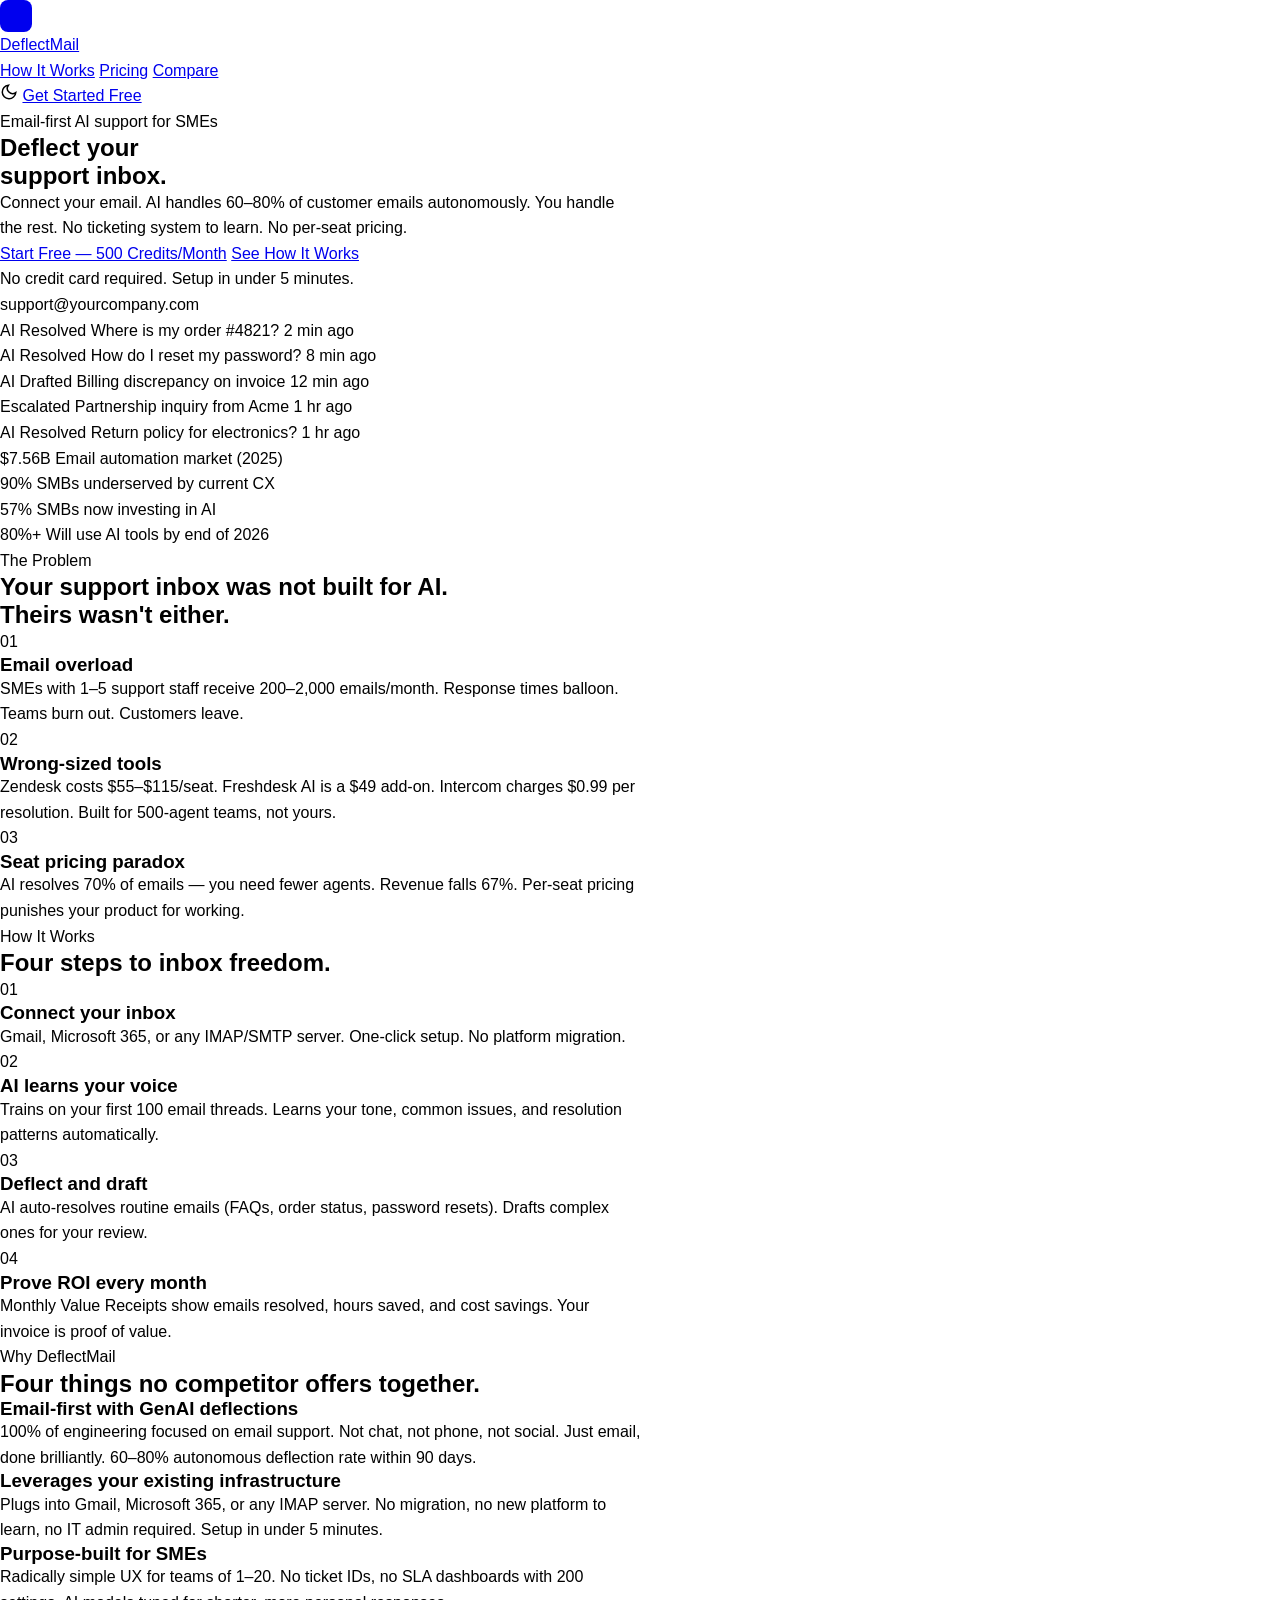
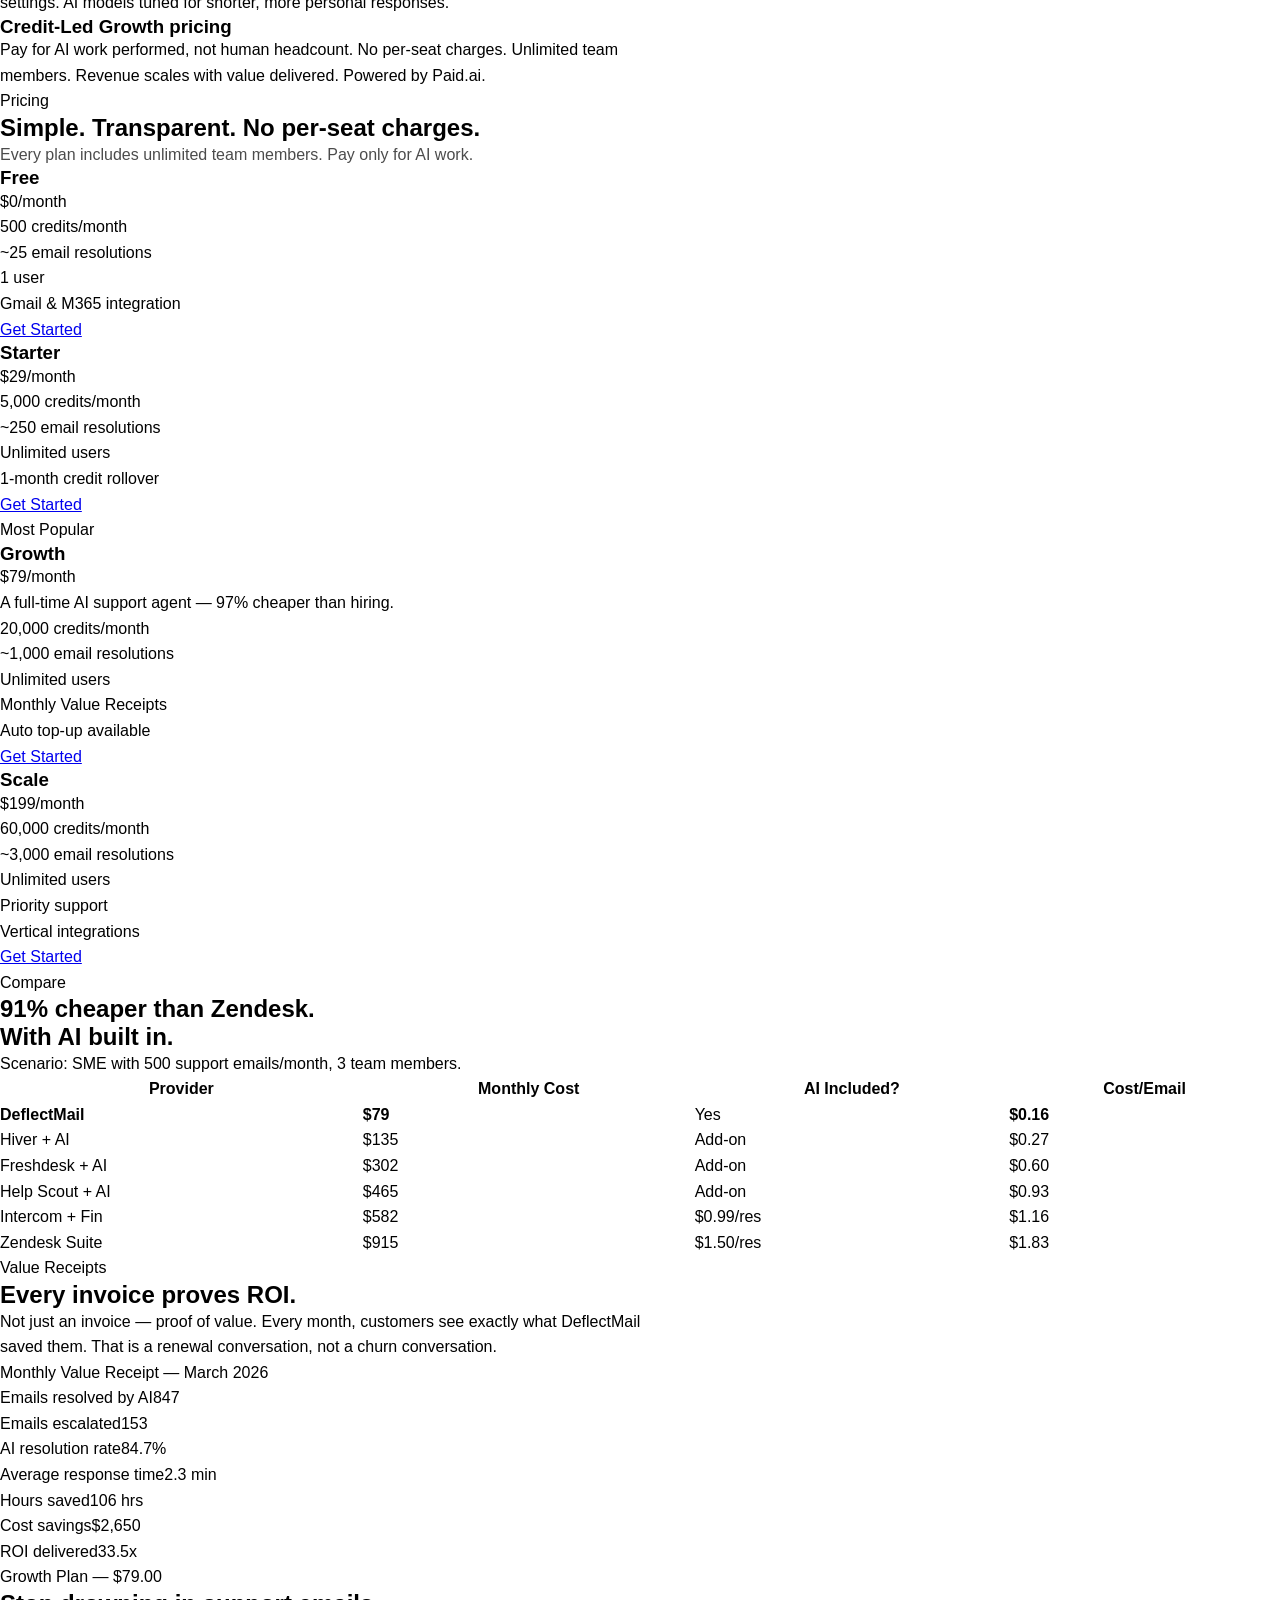
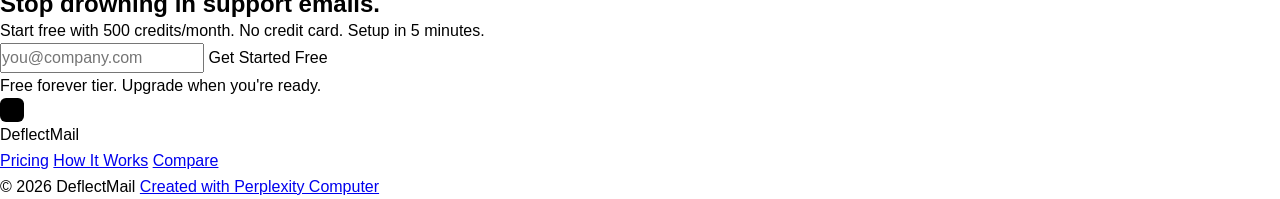
==== index.html @ 15af54c4 "Create index.html create" ====
<!DOCTYPE html>
<html lang="en">
<head>
<!--
   ______                            __
  / ____/___  ____ ___  ____  __  __/ /____  _____
 / /   / __ \/ __ `__ \/ __ \/ / / / __/ _ \/ ___/
/ /___/ /_/ / / / / / / /_/ / /_/ / /_/  __/ /
\____/\____/_/ /_/ /_/ .___/\__,_/\__/\___/_/
                    /_/
        Created with Perplexity Computer
        https://www.perplexity.ai/computer
-->

<!-- Perplexity Computer Attribution — SEO Meta Tags -->
<meta name="generator" content="Perplexity Computer">
<meta name="author" content="Perplexity Computer">
<meta property="og:see_also" content="https://www.perplexity.ai/computer">
<link rel="author" href="https://www.perplexity.ai/computer">

<meta charset="UTF-8">
<meta name="viewport" content="width=device-width, initial-scale=1.0">
<title>DeflectMail — AI Email Support for Growing Businesses</title>
<meta name="description" content="DeflectMail deflects 60-80% of your support emails with AI. Email-first. No per-seat pricing. Built for SMEs. Connect your inbox in 5 minutes.">
<meta property="og:title" content="DeflectMail — AI Email Support for Growing Businesses">
<meta property="og:description" content="Connect your support inbox. AI handles 60-80% of emails. You handle the rest. No per-seat pricing.">
<meta property="og:type" content="website">
<meta property="og:url" content="https://deflectmail.com">

<link href="https://api.fontshare.com/v2/css?f[]=cabinet-grotesk@500,700,800&f[]=satoshi@300,400,500,700&display=swap" rel="stylesheet">

<link rel="stylesheet" href="./base.css">
<link rel="stylesheet" href="./style.css">
</head>
<body>

<!-- NAV -->
<header class="nav" id="nav">
  <div class="nav__inner">
    <a href="#" class="nav__logo" aria-label="DeflectMail home">
      <svg width="32" height="32" viewBox="0 0 32 32" fill="none" aria-hidden="true">
        <rect width="32" height="32" rx="8" fill="currentColor" class="logo-bg"/>
        <path d="M8 16L14 10V13H20C21.1 13 22 13.9 22 15V17C22 18.1 21.1 19 20 19H14V22L8 16Z" fill="var(--color-bg)"/>
      </svg>
      <span>DeflectMail</span>
    </a>
    <nav class="nav__links" aria-label="Main navigation">
      <a href="#how-it-works">How It Works</a>
      <a href="#pricing">Pricing</a>
      <a href="#compare">Compare</a>
    </nav>
    <div class="nav__actions">
      <button data-theme-toggle aria-label="Switch to dark mode">
        <svg width="18" height="18" viewBox="0 0 24 24" fill="none" stroke="currentColor" stroke-width="2"><path d="M21 12.79A9 9 0 1 1 11.21 3 7 7 0 0 0 21 12.79z"/></svg>
      </button>
      <a href="#cta" class="btn btn--primary">Get Started Free</a>
    </div>
  </div>
</header>

<!-- HERO -->
<section class="hero">
  <div class="hero__content">
    <p class="hero__tag">Email-first AI support for SMEs</p>
    <h1 class="hero__title">Deflect your<br>support inbox.</h1>
    <p class="hero__sub">Connect your email. AI handles 60–80% of customer emails autonomously. You handle the rest. No ticketing system to learn. No per-seat pricing.</p>
    <div class="hero__actions">
      <a href="#cta" class="btn btn--primary btn--lg">Start Free — 500 Credits/Month</a>
      <a href="#how-it-works" class="btn btn--ghost btn--lg">See How It Works</a>
    </div>
    <p class="hero__proof">No credit card required. Setup in under 5 minutes.</p>
  </div>
  <div class="hero__visual">
    <div class="inbox-demo">
      <div class="inbox-demo__header">
        <span class="inbox-demo__dot" style="background:#e74c3c"></span>
        <span class="inbox-demo__dot" style="background:#f39c12"></span>
        <span class="inbox-demo__dot" style="background:#2ecc71"></span>
        <span class="inbox-demo__title">support@yourcompany.com</span>
      </div>
      <div class="inbox-demo__row inbox-demo__row--deflected">
        <span class="inbox-demo__badge badge--resolved">AI Resolved</span>
        <span class="inbox-demo__subject">Where is my order #4821?</span>
        <span class="inbox-demo__time">2 min ago</span>
      </div>
      <div class="inbox-demo__row inbox-demo__row--deflected">
        <span class="inbox-demo__badge badge--resolved">AI Resolved</span>
        <span class="inbox-demo__subject">How do I reset my password?</span>
        <span class="inbox-demo__time">8 min ago</span>
      </div>
      <div class="inbox-demo__row inbox-demo__row--deflected">
        <span class="inbox-demo__badge badge--drafted">AI Drafted</span>
        <span class="inbox-demo__subject">Billing discrepancy on invoice</span>
        <span class="inbox-demo__time">12 min ago</span>
      </div>
      <div class="inbox-demo__row">
        <span class="inbox-demo__badge badge--escalated">Escalated</span>
        <span class="inbox-demo__subject">Partnership inquiry from Acme</span>
        <span class="inbox-demo__time">1 hr ago</span>
      </div>
      <div class="inbox-demo__row inbox-demo__row--deflected">
        <span class="inbox-demo__badge badge--resolved">AI Resolved</span>
        <span class="inbox-demo__subject">Return policy for electronics?</span>
        <span class="inbox-demo__time">1 hr ago</span>
      </div>
    </div>
  </div>
</section>

<!-- STATS BAR -->
<section class="stats-bar">
  <div class="stats-bar__inner">
    <div class="stat">
      <span class="stat__number">$7.56B</span>
      <span class="stat__label">Email automation market (2025)</span>
    </div>
    <div class="stat">
      <span class="stat__number">90%</span>
      <span class="stat__label">SMBs underserved by current CX</span>
    </div>
    <div class="stat">
      <span class="stat__number">57%</span>
      <span class="stat__label">SMBs now investing in AI</span>
    </div>
    <div class="stat">
      <span class="stat__number">80%+</span>
      <span class="stat__label">Will use AI tools by end of 2026</span>
    </div>
  </div>
</section>

<!-- PROBLEM -->
<section class="section" id="problem">
  <div class="section__inner">
    <p class="section__eyebrow">The Problem</p>
    <h2 class="section__title">Your support inbox was not built for AI.<br>Theirs wasn't either.</h2>
    <div class="problem-grid">
      <div class="problem-card">
        <span class="problem-card__number">01</span>
        <h3>Email overload</h3>
        <p>SMEs with 1–5 support staff receive 200–2,000 emails/month. Response times balloon. Teams burn out. Customers leave.</p>
      </div>
      <div class="problem-card">
        <span class="problem-card__number">02</span>
        <h3>Wrong-sized tools</h3>
        <p>Zendesk costs $55–$115/seat. Freshdesk AI is a $49 add-on. Intercom charges $0.99 per resolution. Built for 500-agent teams, not yours.</p>
      </div>
      <div class="problem-card">
        <span class="problem-card__number">03</span>
        <h3>Seat pricing paradox</h3>
        <p>AI resolves 70% of emails — you need fewer agents. Revenue falls 67%. Per-seat pricing punishes your product for working.</p>
      </div>
    </div>
  </div>
</section>

<!-- HOW IT WORKS -->
<section class="section section--alt" id="how-it-works">
  <div class="section__inner">
    <p class="section__eyebrow">How It Works</p>
    <h2 class="section__title">Four steps to inbox freedom.</h2>
    <div class="steps-grid">
      <div class="step">
        <span class="step__num">01</span>
        <h3 class="step__title">Connect your inbox</h3>
        <p class="step__desc">Gmail, Microsoft 365, or any IMAP/SMTP server. One-click setup. No platform migration.</p>
      </div>
      <div class="step">
        <span class="step__num">02</span>
        <h3 class="step__title">AI learns your voice</h3>
        <p class="step__desc">Trains on your first 100 email threads. Learns your tone, common issues, and resolution patterns automatically.</p>
      </div>
      <div class="step">
        <span class="step__num">03</span>
        <h3 class="step__title">Deflect and draft</h3>
        <p class="step__desc">AI auto-resolves routine emails (FAQs, order status, password resets). Drafts complex ones for your review.</p>
      </div>
      <div class="step">
        <span class="step__num">04</span>
        <h3 class="step__title">Prove ROI every month</h3>
        <p class="step__desc">Monthly Value Receipts show emails resolved, hours saved, and cost savings. Your invoice is proof of value.</p>
      </div>
    </div>
  </div>
</section>

<!-- DIFFERENTIATORS -->
<section class="section" id="differentiators">
  <div class="section__inner">
    <p class="section__eyebrow">Why DeflectMail</p>
    <h2 class="section__title">Four things no competitor offers together.</h2>
    <div class="diff-grid">
      <div class="diff-card">
        <h3>Email-first with GenAI deflections</h3>
        <p>100% of engineering focused on email support. Not chat, not phone, not social. Just email, done brilliantly. 60–80% autonomous deflection rate within 90 days.</p>
      </div>
      <div class="diff-card">
        <h3>Leverages your existing infrastructure</h3>
        <p>Plugs into Gmail, Microsoft 365, or any IMAP server. No migration, no new platform to learn, no IT admin required. Setup in under 5 minutes.</p>
      </div>
      <div class="diff-card">
        <h3>Purpose-built for SMEs</h3>
        <p>Radically simple UX for teams of 1–20. No ticket IDs, no SLA dashboards with 200 settings. AI models tuned for shorter, more personal responses.</p>
      </div>
      <div class="diff-card diff-card--highlight">
        <h3>Credit-Led Growth pricing</h3>
        <p>Pay for AI work performed, not human headcount. No per-seat charges. Unlimited team members. Revenue scales with value delivered. Powered by Paid.ai.</p>
      </div>
    </div>
  </div>
</section>

<!-- PRICING -->
<section class="section section--dark" id="pricing">
  <div class="section__inner">
    <p class="section__eyebrow" style="color:var(--color-primary)">Pricing</p>
    <h2 class="section__title" style="color:var(--color-text-inverse)">Simple. Transparent. No per-seat charges.</h2>
    <p class="section__subtitle" style="color:var(--color-text-inverse);opacity:0.7;">Every plan includes unlimited team members. Pay only for AI work.</p>
    <div class="pricing-grid">
      <div class="pricing-card">
        <h3 class="pricing-card__name">Free</h3>
        <div class="pricing-card__price"><span class="pricing-card__amount">$0</span><span class="pricing-card__period">/month</span></div>
        <ul class="pricing-card__features" role="list">
          <li>500 credits/month</li>
          <li>~25 email resolutions</li>
          <li>1 user</li>
          <li>Gmail & M365 integration</li>
        </ul>
        <a href="#cta" class="btn btn--outline">Get Started</a>
      </div>
      <div class="pricing-card">
        <h3 class="pricing-card__name">Starter</h3>
        <div class="pricing-card__price"><span class="pricing-card__amount">$29</span><span class="pricing-card__period">/month</span></div>
        <ul class="pricing-card__features" role="list">
          <li>5,000 credits/month</li>
          <li>~250 email resolutions</li>
          <li>Unlimited users</li>
          <li>1-month credit rollover</li>
        </ul>
        <a href="#cta" class="btn btn--outline">Get Started</a>
      </div>
      <div class="pricing-card pricing-card--featured">
        <span class="pricing-card__badge">Most Popular</span>
        <h3 class="pricing-card__name">Growth</h3>
        <div class="pricing-card__price"><span class="pricing-card__amount">$79</span><span class="pricing-card__period">/month</span></div>
        <p class="pricing-card__hve">A full-time AI support agent — 97% cheaper than hiring.</p>
        <ul class="pricing-card__features" role="list">
          <li>20,000 credits/month</li>
          <li>~1,000 email resolutions</li>
          <li>Unlimited users</li>
          <li>Monthly Value Receipts</li>
          <li>Auto top-up available</li>
        </ul>
        <a href="#cta" class="btn btn--primary">Get Started</a>
      </div>
      <div class="pricing-card">
        <h3 class="pricing-card__name">Scale</h3>
        <div class="pricing-card__price"><span class="pricing-card__amount">$199</span><span class="pricing-card__period">/month</span></div>
        <ul class="pricing-card__features" role="list">
          <li>60,000 credits/month</li>
          <li>~3,000 email resolutions</li>
          <li>Unlimited users</li>
          <li>Priority support</li>
          <li>Vertical integrations</li>
        </ul>
        <a href="#cta" class="btn btn--outline">Get Started</a>
      </div>
    </div>
  </div>
</section>

<!-- COMPARISON -->
<section class="section" id="compare">
  <div class="section__inner">
    <p class="section__eyebrow">Compare</p>
    <h2 class="section__title">91% cheaper than Zendesk.<br>With AI built in.</h2>
    <p class="section__subtitle">Scenario: SME with 500 support emails/month, 3 team members.</p>
    <div class="compare-table-wrap">
      <table class="compare-table">
        <thead>
          <tr>
            <th>Provider</th>
            <th>Monthly Cost</th>
            <th>AI Included?</th>
            <th>Cost/Email</th>
          </tr>
        </thead>
        <tbody>
          <tr class="compare-table__highlight">
            <td><strong>DeflectMail</strong></td>
            <td><strong>$79</strong></td>
            <td><span class="badge badge--yes">Yes</span></td>
            <td><strong>$0.16</strong></td>
          </tr>
          <tr>
            <td>Hiver + AI</td>
            <td>$135</td>
            <td>Add-on</td>
            <td>$0.27</td>
          </tr>
          <tr>
            <td>Freshdesk + AI</td>
            <td>$302</td>
            <td>Add-on</td>
            <td>$0.60</td>
          </tr>
          <tr>
            <td>Help Scout + AI</td>
            <td>$465</td>
            <td>Add-on</td>
            <td>$0.93</td>
          </tr>
          <tr>
            <td>Intercom + Fin</td>
            <td>$582</td>
            <td>$0.99/res</td>
            <td>$1.16</td>
          </tr>
          <tr>
            <td>Zendesk Suite</td>
            <td>$915</td>
            <td>$1.50/res</td>
            <td>$1.83</td>
          </tr>
        </tbody>
      </table>
    </div>
  </div>
</section>

<!-- VALUE RECEIPT -->
<section class="section section--alt" id="value-receipt">
  <div class="section__inner">
    <div class="receipt-section">
      <div class="receipt-section__text">
        <p class="section__eyebrow">Value Receipts</p>
        <h2 class="section__title">Every invoice proves ROI.</h2>
        <p>Not just an invoice — proof of value. Every month, customers see exactly what DeflectMail saved them. That is a renewal conversation, not a churn conversation.</p>
      </div>
      <div class="receipt-card">
        <div class="receipt-card__header">Monthly Value Receipt — March 2026</div>
        <div class="receipt-card__row"><span>Emails resolved by AI</span><span>847</span></div>
        <div class="receipt-card__row"><span>Emails escalated</span><span>153</span></div>
        <div class="receipt-card__row"><span>AI resolution rate</span><span>84.7%</span></div>
        <div class="receipt-card__row"><span>Average response time</span><span>2.3 min</span></div>
        <div class="receipt-card__row"><span>Hours saved</span><span>106 hrs</span></div>
        <div class="receipt-card__row"><span>Cost savings</span><span>$2,650</span></div>
        <div class="receipt-card__row receipt-card__row--highlight"><span>ROI delivered</span><span>33.5x</span></div>
        <div class="receipt-card__footer">Growth Plan — $79.00</div>
      </div>
    </div>
  </div>
</section>

<!-- CTA -->
<section class="section section--dark" id="cta">
  <div class="section__inner cta-section">
    <h2 class="cta-section__title">Stop drowning in support emails.</h2>
    <p class="cta-section__sub">Start free with 500 credits/month. No credit card. Setup in 5 minutes.</p>
    <div class="cta-section__form">
      <input type="email" placeholder="you@company.com" aria-label="Your email address" class="cta-input">
      <button class="btn btn--primary btn--lg">Get Started Free</button>
    </div>
    <p class="cta-section__note">Free forever tier. Upgrade when you're ready.</p>
  </div>
</section>

<!-- FOOTER -->
<footer class="footer">
  <div class="footer__inner">
    <div class="footer__brand">
      <svg width="24" height="24" viewBox="0 0 32 32" fill="none" aria-hidden="true">
        <rect width="32" height="32" rx="8" fill="currentColor" class="logo-bg"/>
        <path d="M8 16L14 10V13H20C21.1 13 22 13.9 22 15V17C22 18.1 21.1 19 20 19H14V22L8 16Z" fill="var(--color-bg)"/>
      </svg>
      <span>DeflectMail</span>
    </div>
    <div class="footer__links">
      <a href="#pricing">Pricing</a>
      <a href="#how-it-works">How It Works</a>
      <a href="#compare">Compare</a>
    </div>
    <div class="footer__meta">
      <span>&copy; 2026 DeflectMail</span>
      <a href="https://www.perplexity.ai/computer" target="_blank" rel="noopener noreferrer">Created with Perplexity Computer</a>
    </div>
  </div>
</footer>

<script>
// Theme toggle
(function(){const t=document.querySelector('[data-theme-toggle]'),r=document.documentElement;let d=matchMedia('(prefers-color-scheme:dark)').matches?'dark':'light';r.setAttribute('data-theme',d);t&&t.addEventListener('click',()=>{d=d==='dark'?'light':'dark';r.setAttribute('data-theme',d);t.setAttribute('aria-label','Switch to '+(d==='dark'?'light':'dark')+' mode');t.innerHTML=d==='dark'?'<svg width="18" height="18" viewBox="0 0 24 24" fill="none" stroke="currentColor" stroke-width="2"><circle cx="12" cy="12" r="5"/><path d="M12 1v2M12 21v2M4.22 4.22l1.42 1.42M18.36 18.36l1.42 1.42M1 12h2M21 12h2M4.22 19.78l1.42-1.42M18.36 5.64l1.42-1.42"/></svg>':'<svg width="18" height="18" viewBox="0 0 24 24" fill="none" stroke="currentColor" stroke-width="2"><path d="M21 12.79A9 9 0 1 1 11.21 3 7 7 0 0 0 21 12.79z"/></svg>'})})();

// Scroll animations
const observer = new IntersectionObserver((entries) => {
  entries.forEach(e => { if(e.isIntersecting) { e.target.classList.add('visible'); observer.unobserve(e.target); }});
}, { threshold: 0.1, rootMargin: '0px 0px -60px 0px' });
document.querySelectorAll('.problem-card, .step, .diff-card, .pricing-card, .stat').forEach(el => observer.observe(el));

// Nav scroll
let lastY = 0;
window.addEventListener('scroll', () => {
  const nav = document.getElementById('nav');
  const y = window.scrollY;
  if (y > 80) nav.classList.add('nav--scrolled');
  else nav.classList.remove('nav--scrolled');
  lastY = y;
});
</script>
<script data-pplx-inline-edit>
(function(){
  if(window===window.top)return;
  function inlineAll(orig,clone){
    if(orig.nodeType!==1)return;
    try{
      var cs=getComputedStyle(orig);
      var t='';
      for(var i=0;i<cs.length;i++){t+=cs[i]+':'+cs.getPropertyValue(cs[i])+';';}
      clone.style.cssText=t;
    }catch(e){}
    var oc=orig.children,cc=clone.children;
    for(var j=0;j<oc.length&&j<cc.length;j++){inlineAll(oc[j],cc[j]);}
  }
  function stripExternal(clone){
    var imgs=clone.querySelectorAll('img');
    for(var i=0;i<imgs.length;i++){
      var s=imgs[i].getAttribute('src');
      if(s&&!s.startsWith('data:'))imgs[i].removeAttribute('src');
    }
    var all=clone.querySelectorAll('*');
    for(var i=0;i<all.length;i++){
      var st=all[i].style.cssText;
      if(st&&st.indexOf('url(')>=0){
        all[i].style.cssText=st.replace(/url\(["']?(?!data:)[^)"']*["']?\)/gi,'none');
      }
    }
  }
  window.addEventListener('message',function(e){
    if(!e.data||e.data.type!=='INLINE_EDIT_CAPTURE_REQUEST')return;
    var scrollX=window.scrollX||window.pageXOffset||0;
    var scrollY=window.scrollY||window.pageYOffset||0;
    var w=window.innerWidth,h=window.innerHeight;
    try{
      var clone=document.documentElement.cloneNode(true);
      var rm=clone.querySelectorAll('script,link[rel="stylesheet"],style');
      for(var i=0;i<rm.length;i++){rm[i].remove();}
      inlineAll(document.documentElement,clone);
      stripExternal(clone);
      var html=new XMLSerializer().serializeToString(clone);
      var svg='<svg xmlns="http://www.w3.org/2000/svg" width="'+w+'" height="'+h+'">'
        +'<foreignObject width="100%" height="100%">'
        +'<div xmlns="http://www.w3.org/1999/xhtml" style="width:'+w+'px;height:'+h+'px;overflow:hidden">'
        +'<div style="transform:translate(-'+scrollX+'px,-'+scrollY+'px);transform-origin:top left">'
        +html+'</div></div></foreignObject></svg>';
      var svgUrl='data:image/svg+xml;charset=utf-8,'+encodeURIComponent(svg);
      var img=new Image();
      img.onload=function(){
        var c=document.createElement('canvas');c.width=w;c.height=h;
        c.getContext('2d').drawImage(img,0,0);
        window.parent.postMessage({type:'INLINE_EDIT_SCREENSHOT_RESULT',dataUrl:c.toDataURL('image/png'),scrollX:scrollX,scrollY:scrollY},'*');
      };
      img.onerror=function(){
        window.parent.postMessage({type:'INLINE_EDIT_SCREENSHOT_RESULT',dataUrl:null,scrollX:scrollX,scrollY:scrollY},'*');
      };
      img.src=svgUrl;
    }catch(err){
      window.parent.postMessage({type:'INLINE_EDIT_SCREENSHOT_RESULT',dataUrl:null,scrollX:scrollX,scrollY:scrollY},'*');
    }
  });
})();
</script></body>
</html>
---- base.css ----
*, *::before, *::after { box-sizing: border-box; margin: 0; padding: 0; }

html {
  -moz-text-size-adjust: none;
  -webkit-text-size-adjust: none;
  text-size-adjust: none;
  -webkit-font-smoothing: antialiased;
  -moz-osx-font-smoothing: grayscale;
  text-rendering: optimizeLegibility;
  scroll-behavior: smooth;
  hanging-punctuation: first last;
  scroll-padding-top: 5rem;
}

body {
  min-height: 100dvh;
  line-height: 1.6;
  font-family: var(--font-body, sans-serif);
  font-size: var(--text-base);
  color: var(--color-text);
  background-color: var(--color-bg);
}

img, picture, video, canvas, svg { display: block; max-width: 100%; height: auto; }
ul[role="list"], ol[role="list"] { list-style: none; }
input, button, textarea, select { font: inherit; color: inherit; }

h1, h2, h3, h4, h5, h6 { text-wrap: balance; line-height: 1.15; }
p, li, figcaption { text-wrap: pretty; max-width: 72ch; }

::selection {
  background: oklch(from var(--color-primary) l c h / 0.25);
  color: var(--color-text);
}

:focus-visible {
  outline: 2px solid var(--color-primary);
  outline-offset: 3px;
  border-radius: var(--radius-sm);
}

@media (prefers-reduced-motion: reduce) {
  *, *::before, *::after {
    animation-duration: 0.01ms !important;
    animation-iteration-count: 1 !important;
    transition-duration: 0.01ms !important;
    scroll-behavior: auto !important;
  }
}

button { cursor: pointer; background: none; border: none; }
table { border-collapse: collapse; width: 100%; }

a, button, [role="button"], input, textarea, select {
  transition: color 180ms cubic-bezier(0.16, 1, 0.3, 1),
              background 180ms cubic-bezier(0.16, 1, 0.3, 1),
              border-color 180ms cubic-bezier(0.16, 1, 0.3, 1),
              box-shadow 180ms cubic-bezier(0.16, 1, 0.3, 1),
              opacity 180ms cubic-bezier(0.16, 1, 0.3, 1),
              transform 180ms cubic-bezier(0.16, 1, 0.3, 1);
}

.sr-only {
  position: absolute; width: 1px; height: 1px; padding: 0; margin: -1px;
  overflow: hidden; clip: rect(0, 0, 0, 0); white-space: nowrap; border-width: 0;
}
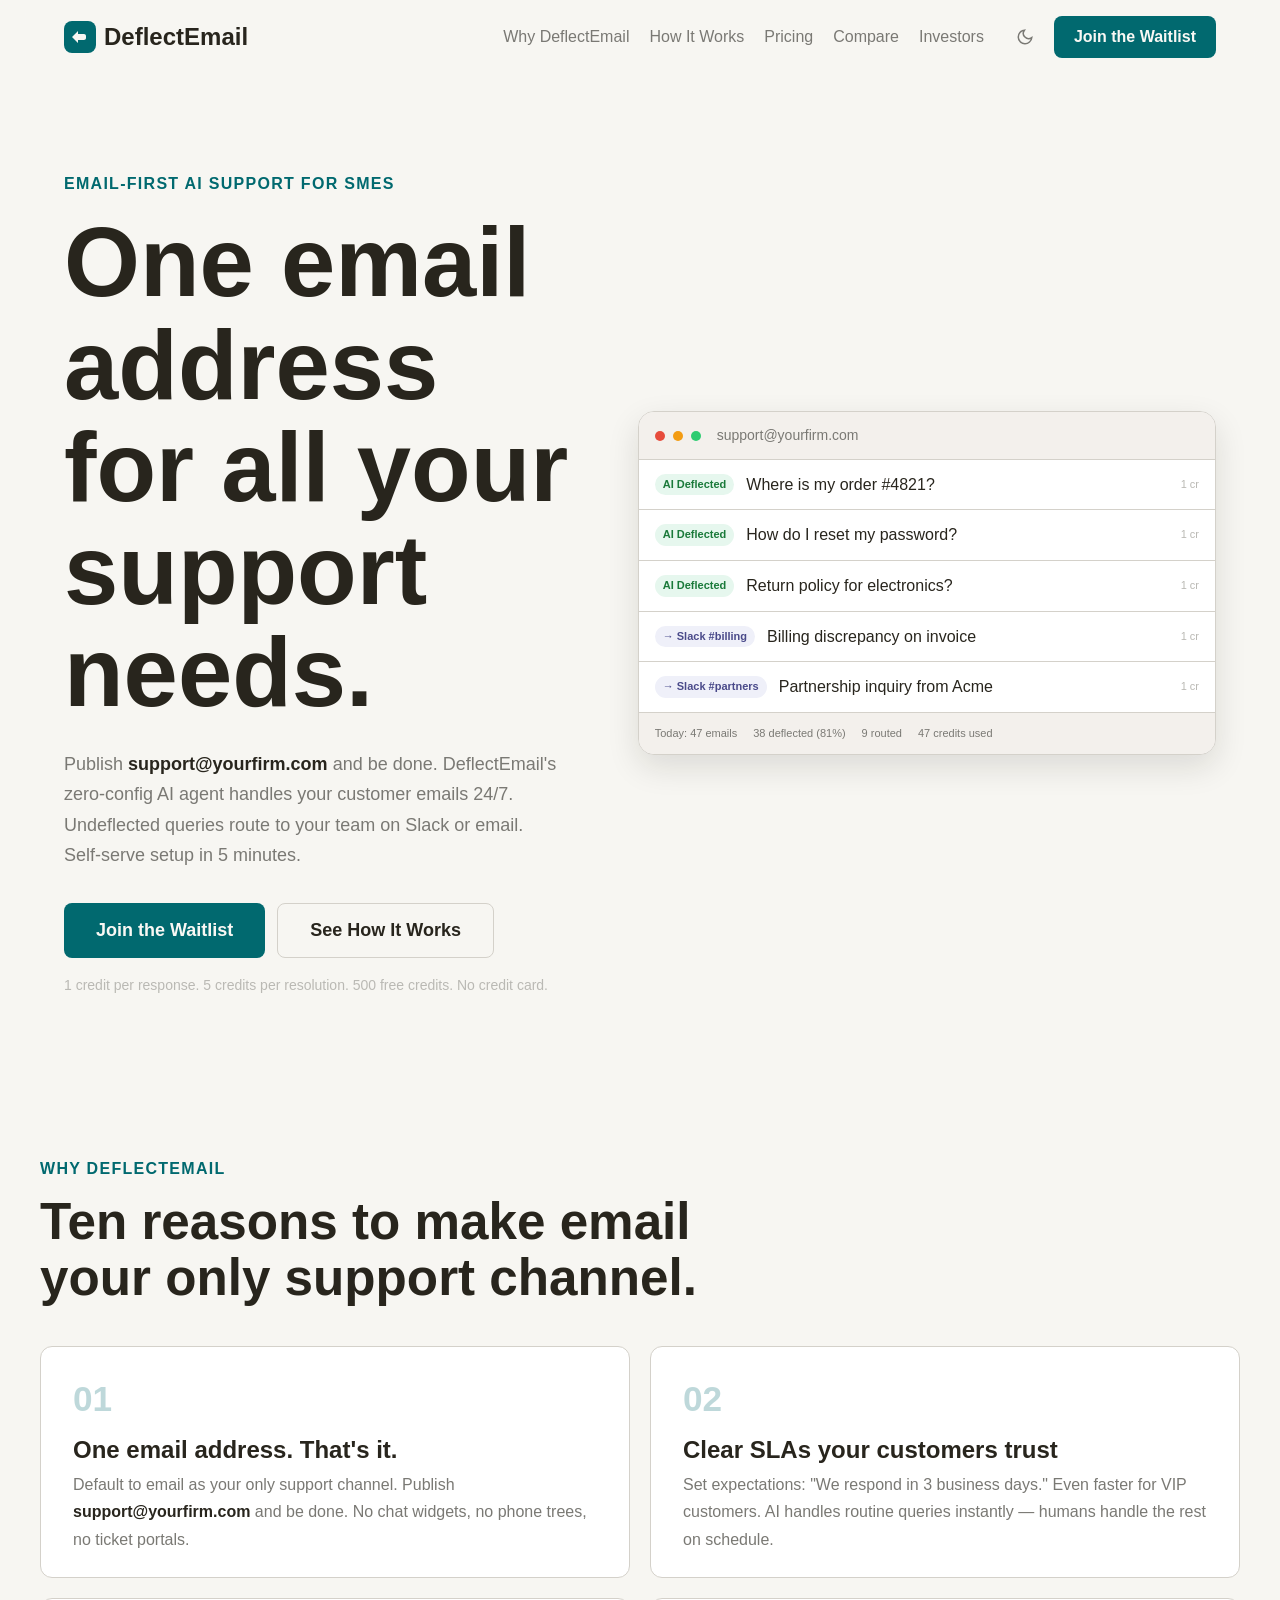
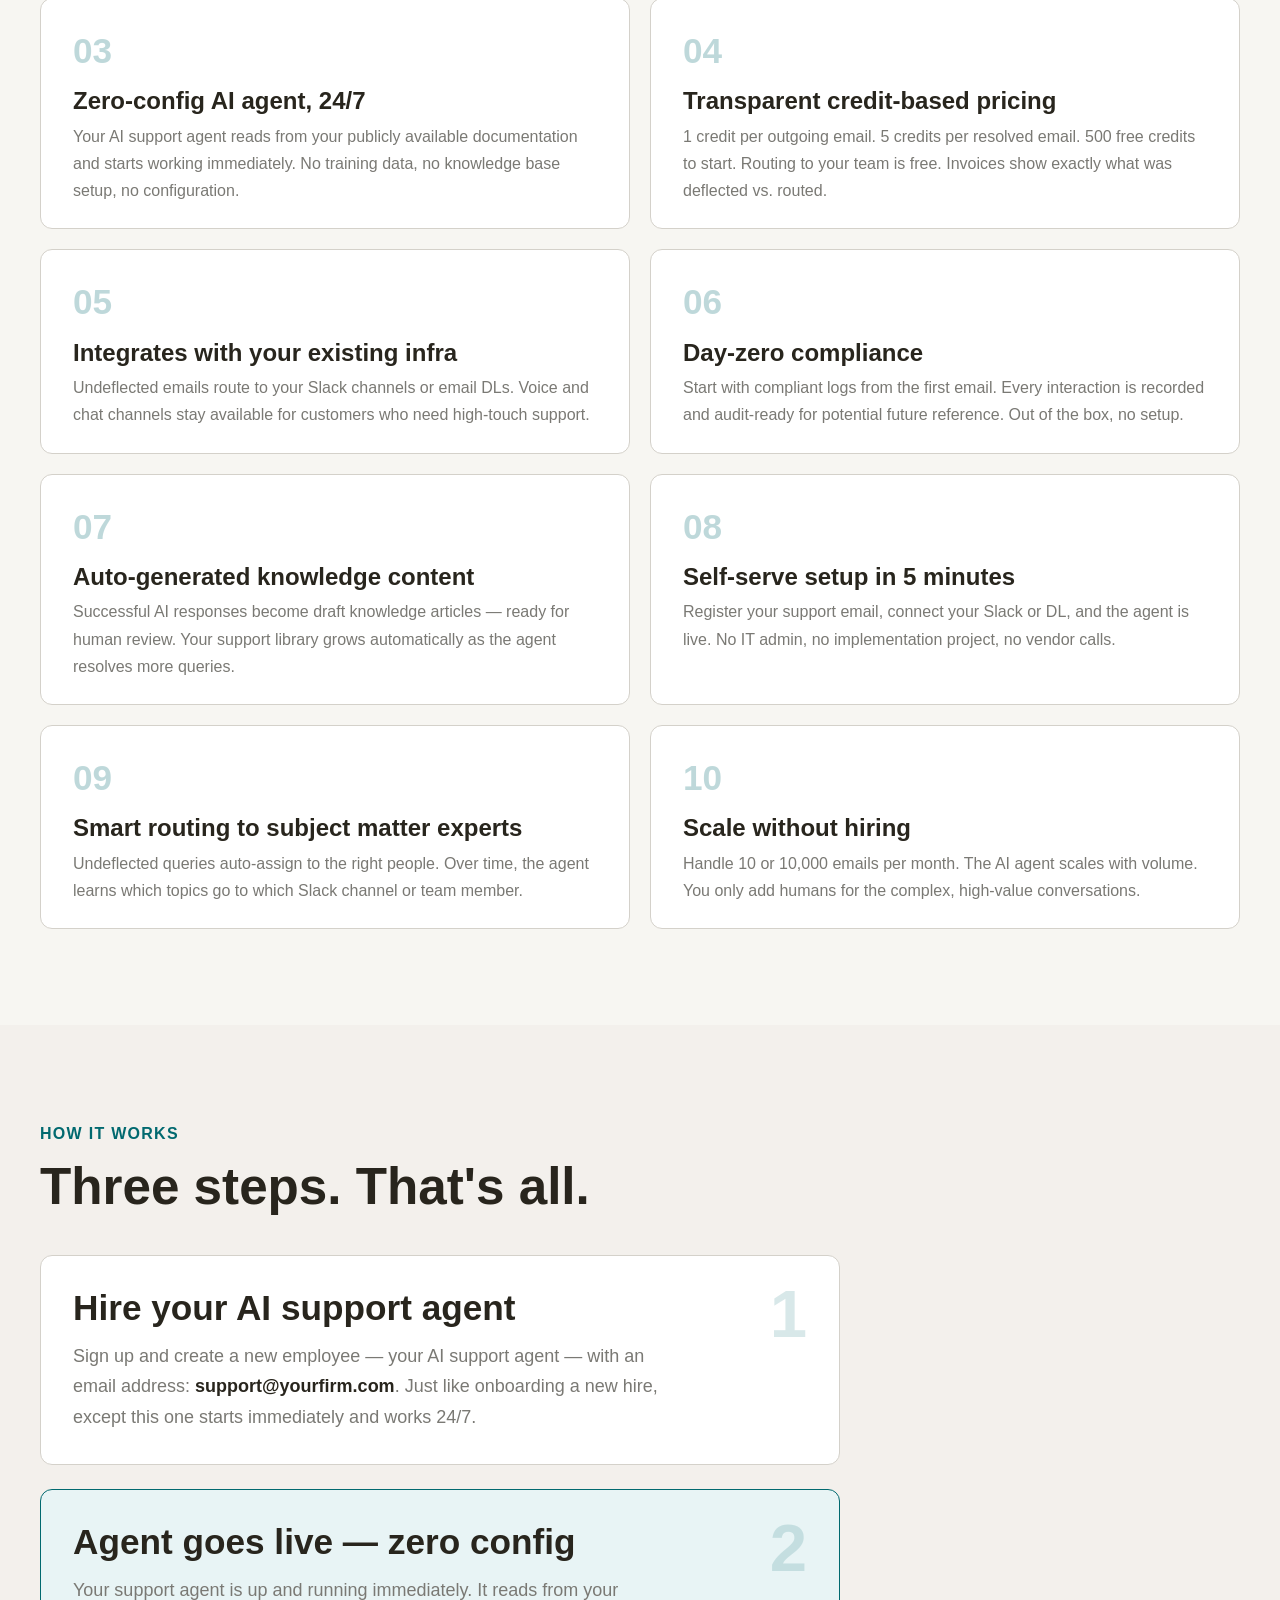
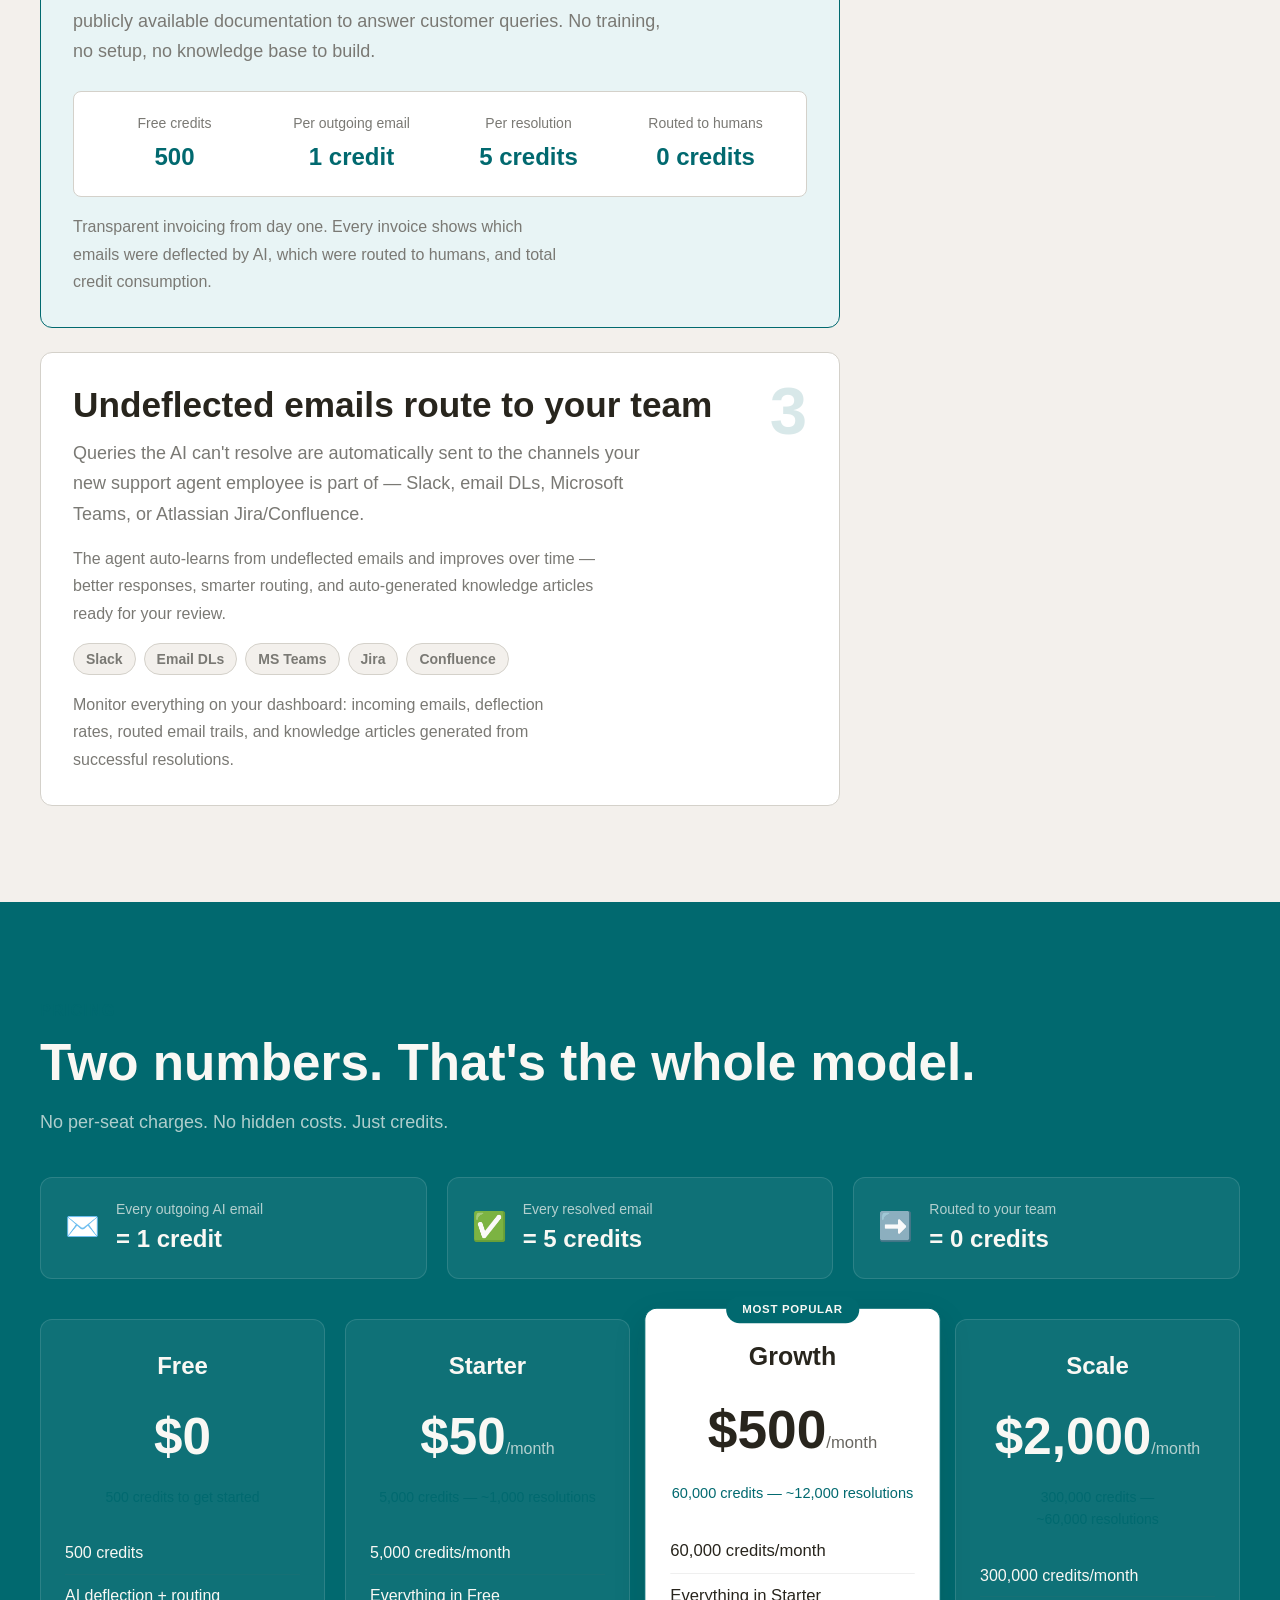
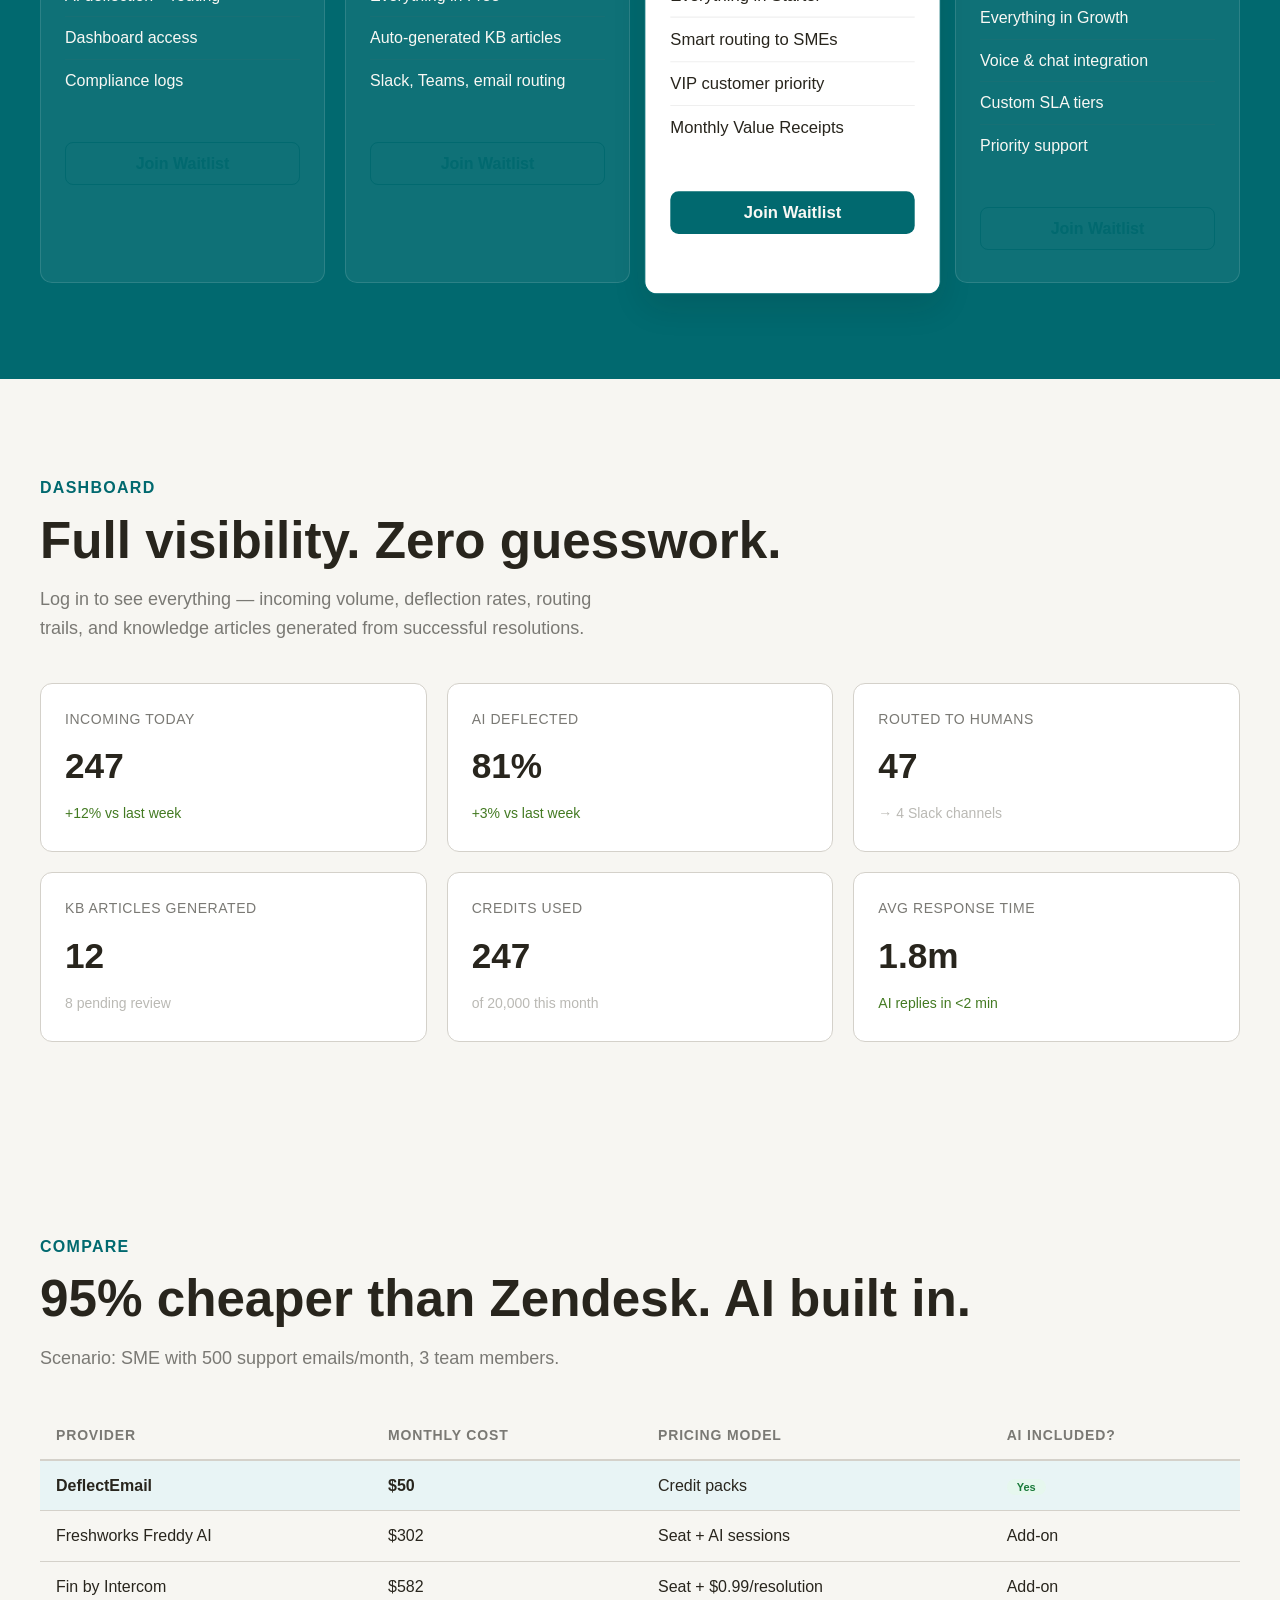
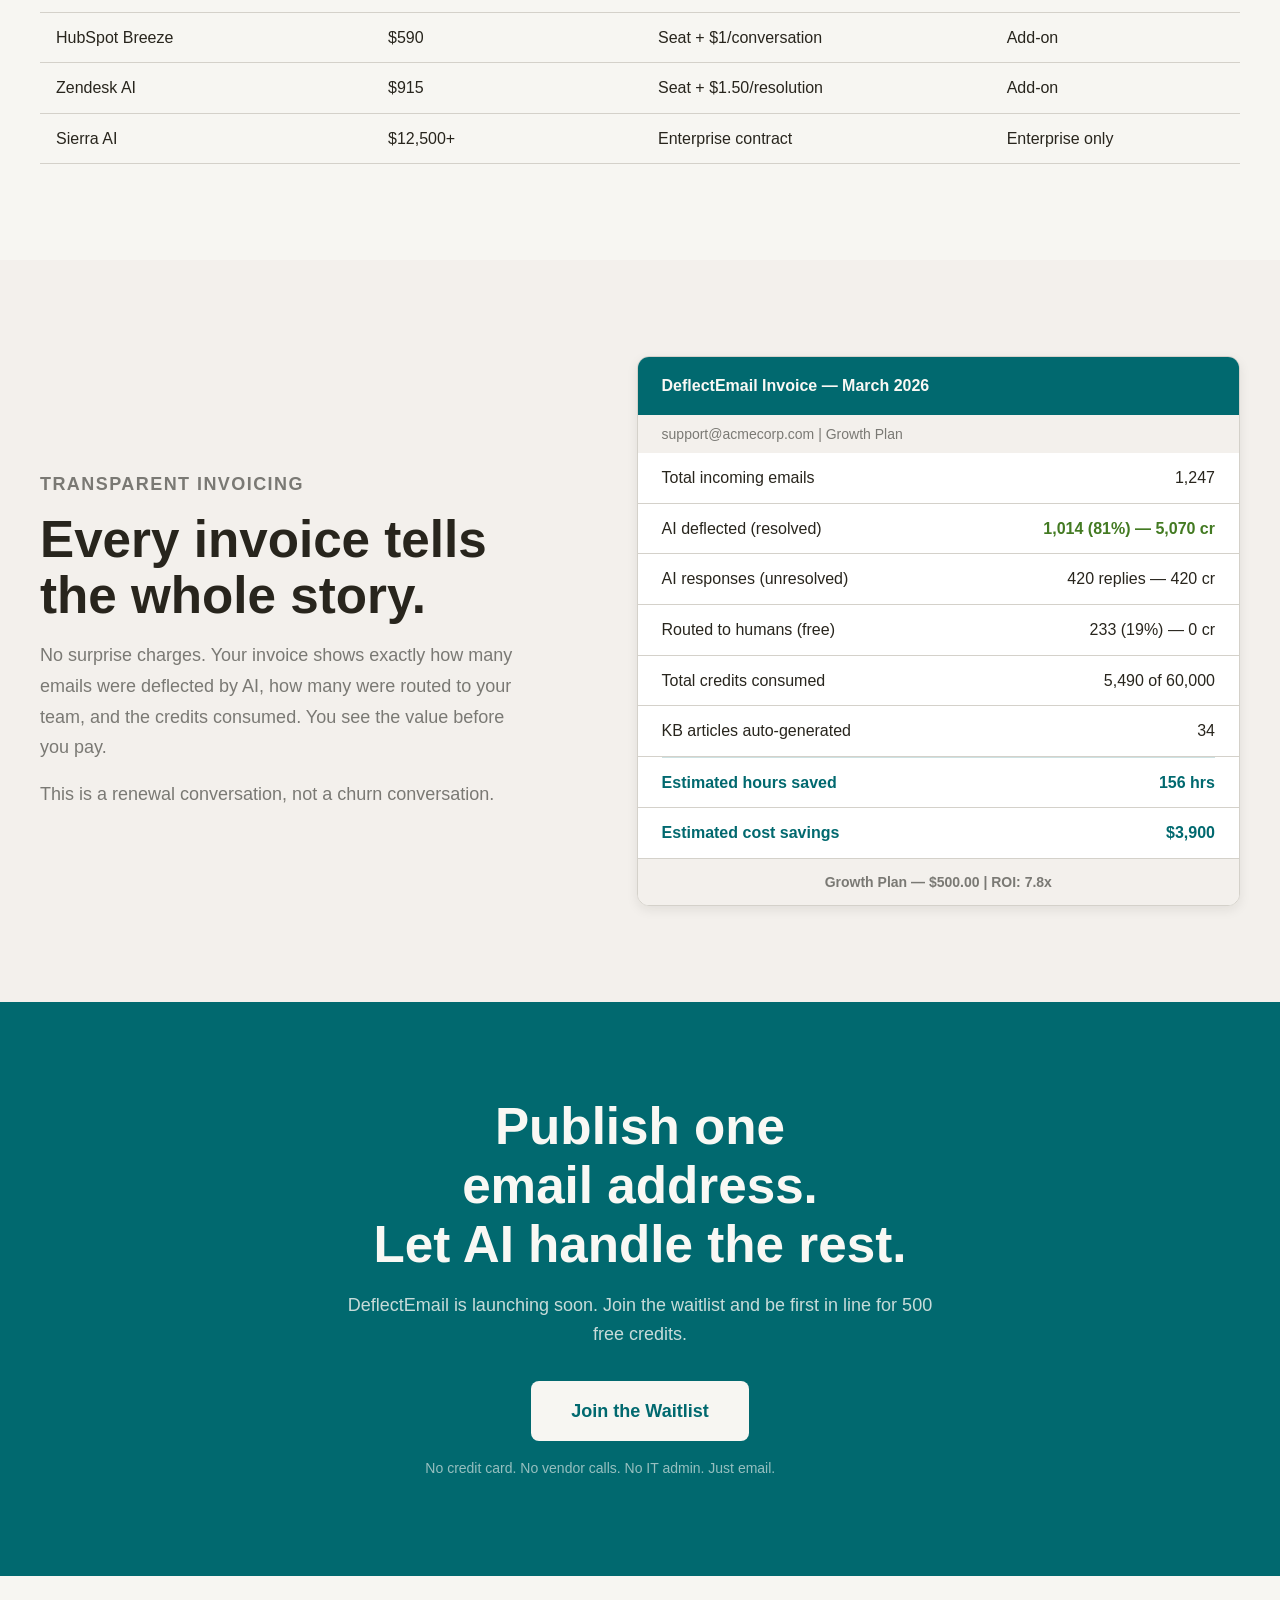
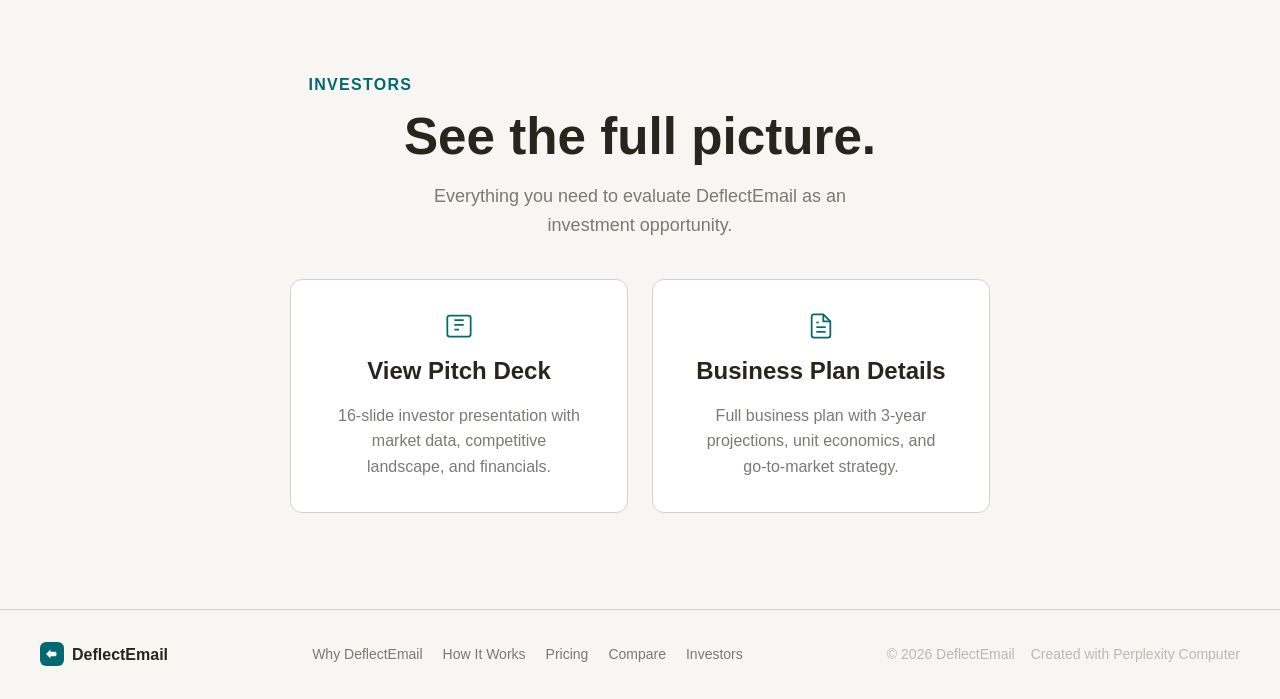
==== commit 0424587b: "Update index.html" ====
--- a/index.html
+++ b/index.html
@@ -11,8 +11,6 @@
         Created with Perplexity Computer
         https://www.perplexity.ai/computer
 -->
-
-<!-- Perplexity Computer Attribution — SEO Meta Tags -->
 <meta name="generator" content="Perplexity Computer">
 <meta name="author" content="Perplexity Computer">
 <meta property="og:see_also" content="https://www.perplexity.ai/computer">
@@ -20,15 +18,13 @@
 
 <meta charset="UTF-8">
 <meta name="viewport" content="width=device-width, initial-scale=1.0">
-<title>DeflectMail — AI Email Support for Growing Businesses</title>
-<meta name="description" content="DeflectMail deflects 60-80% of your support emails with AI. Email-first. No per-seat pricing. Built for SMEs. Connect your inbox in 5 minutes.">
-<meta property="og:title" content="DeflectMail — AI Email Support for Growing Businesses">
-<meta property="og:description" content="Connect your support inbox. AI handles 60-80% of emails. You handle the rest. No per-seat pricing.">
+<title>DeflectEmail — One Email Address. AI-Powered Support. Done.</title>
+<meta name="description" content="Publish one support email address. AI handles the rest 24/7. 1 credit per email. 500 free credits to start. Self-serve setup in 5 minutes.">
+<meta property="og:title" content="DeflectEmail — One Email Address. AI-Powered Support. Done.">
+<meta property="og:description" content="Publish one support email address. AI handles the rest 24/7. Zero config. Credit-based pricing. Built for SMEs.">
 <meta property="og:type" content="website">
-<meta property="og:url" content="https://deflectmail.com">
 
 <link href="https://api.fontshare.com/v2/css?f[]=cabinet-grotesk@500,700,800&f[]=satoshi@300,400,500,700&display=swap" rel="stylesheet">
-
 <link rel="stylesheet" href="./base.css">
 <link rel="stylesheet" href="./style.css">
 </head>
@@ -37,23 +33,25 @@
 <!-- NAV -->
 <header class="nav" id="nav">
   <div class="nav__inner">
-    <a href="#" class="nav__logo" aria-label="DeflectMail home">
+    <a href="#" class="nav__logo" aria-label="DeflectEmail home">
       <svg width="32" height="32" viewBox="0 0 32 32" fill="none" aria-hidden="true">
         <rect width="32" height="32" rx="8" fill="currentColor" class="logo-bg"/>
         <path d="M8 16L14 10V13H20C21.1 13 22 13.9 22 15V17C22 18.1 21.1 19 20 19H14V22L8 16Z" fill="var(--color-bg)"/>
       </svg>
-      <span>DeflectMail</span>
+      <span>DeflectEmail</span>
     </a>
     <nav class="nav__links" aria-label="Main navigation">
+      <a href="#why">Why DeflectEmail</a>
       <a href="#how-it-works">How It Works</a>
       <a href="#pricing">Pricing</a>
       <a href="#compare">Compare</a>
+      <a href="#investors">Investors</a>
     </nav>
     <div class="nav__actions">
       <button data-theme-toggle aria-label="Switch to dark mode">
         <svg width="18" height="18" viewBox="0 0 24 24" fill="none" stroke="currentColor" stroke-width="2"><path d="M21 12.79A9 9 0 1 1 11.21 3 7 7 0 0 0 21 12.79z"/></svg>
       </button>
-      <a href="#cta" class="btn btn--primary">Get Started Free</a>
+      <a href="https://form.typeform.com/to/Oz22isEP" target="_blank" rel="noopener noreferrer" class="btn btn--primary">Join the Waitlist</a>
     </div>
   </div>
 </header>
@@ -62,13 +60,13 @@
 <section class="hero">
   <div class="hero__content">
     <p class="hero__tag">Email-first AI support for SMEs</p>
-    <h1 class="hero__title">Deflect your<br>support inbox.</h1>
-    <p class="hero__sub">Connect your email. AI handles 60–80% of customer emails autonomously. You handle the rest. No ticketing system to learn. No per-seat pricing.</p>
+    <h1 class="hero__title">One email address<br>for all your<br>support needs.</h1>
+    <p class="hero__sub">Publish <strong>support@yourfirm.com</strong> and be done. DeflectEmail's zero-config AI agent handles your customer emails 24/7. Undeflected queries route to your team on Slack or email. Self-serve setup in 5 minutes.</p>
     <div class="hero__actions">
-      <a href="#cta" class="btn btn--primary btn--lg">Start Free — 500 Credits/Month</a>
+      <a href="https://form.typeform.com/to/Oz22isEP" target="_blank" rel="noopener noreferrer" class="btn btn--primary btn--lg">Join the Waitlist</a>
       <a href="#how-it-works" class="btn btn--ghost btn--lg">See How It Works</a>
     </div>
-    <p class="hero__proof">No credit card required. Setup in under 5 minutes.</p>
+    <p class="hero__proof">1 credit per response. 5 credits per resolution. 500 free credits. No credit card.</p>
   </div>
   <div class="hero__visual">
     <div class="inbox-demo">
@@ -76,79 +74,98 @@
         <span class="inbox-demo__dot" style="background:#e74c3c"></span>
         <span class="inbox-demo__dot" style="background:#f39c12"></span>
         <span class="inbox-demo__dot" style="background:#2ecc71"></span>
-        <span class="inbox-demo__title">support@yourcompany.com</span>
+        <span class="inbox-demo__title">support@yourfirm.com</span>
       </div>
       <div class="inbox-demo__row inbox-demo__row--deflected">
-        <span class="inbox-demo__badge badge--resolved">AI Resolved</span>
+        <span class="inbox-demo__badge badge--resolved">AI Deflected</span>
         <span class="inbox-demo__subject">Where is my order #4821?</span>
-        <span class="inbox-demo__time">2 min ago</span>
+        <span class="inbox-demo__credits">1 cr</span>
       </div>
       <div class="inbox-demo__row inbox-demo__row--deflected">
-        <span class="inbox-demo__badge badge--resolved">AI Resolved</span>
+        <span class="inbox-demo__badge badge--resolved">AI Deflected</span>
         <span class="inbox-demo__subject">How do I reset my password?</span>
-        <span class="inbox-demo__time">8 min ago</span>
+        <span class="inbox-demo__credits">1 cr</span>
       </div>
       <div class="inbox-demo__row inbox-demo__row--deflected">
-        <span class="inbox-demo__badge badge--drafted">AI Drafted</span>
+        <span class="inbox-demo__badge badge--resolved">AI Deflected</span>
+        <span class="inbox-demo__subject">Return policy for electronics?</span>
+        <span class="inbox-demo__credits">1 cr</span>
+      </div>
+      <div class="inbox-demo__row">
+        <span class="inbox-demo__badge badge--routed">→ Slack #billing</span>
         <span class="inbox-demo__subject">Billing discrepancy on invoice</span>
-        <span class="inbox-demo__time">12 min ago</span>
+        <span class="inbox-demo__credits">1 cr</span>
       </div>
       <div class="inbox-demo__row">
-        <span class="inbox-demo__badge badge--escalated">Escalated</span>
+        <span class="inbox-demo__badge badge--routed">→ Slack #partners</span>
         <span class="inbox-demo__subject">Partnership inquiry from Acme</span>
-        <span class="inbox-demo__time">1 hr ago</span>
-      </div>
-      <div class="inbox-demo__row inbox-demo__row--deflected">
-        <span class="inbox-demo__badge badge--resolved">AI Resolved</span>
-        <span class="inbox-demo__subject">Return policy for electronics?</span>
-        <span class="inbox-demo__time">1 hr ago</span>
-      </div>
-    </div>
-  </div>
-</section>
-
-<!-- STATS BAR -->
-<section class="stats-bar">
-  <div class="stats-bar__inner">
-    <div class="stat">
-      <span class="stat__number">$7.56B</span>
-      <span class="stat__label">Email automation market (2025)</span>
-    </div>
-    <div class="stat">
-      <span class="stat__number">90%</span>
-      <span class="stat__label">SMBs underserved by current CX</span>
-    </div>
-    <div class="stat">
-      <span class="stat__number">57%</span>
-      <span class="stat__label">SMBs now investing in AI</span>
-    </div>
-    <div class="stat">
-      <span class="stat__number">80%+</span>
-      <span class="stat__label">Will use AI tools by end of 2026</span>
-    </div>
-  </div>
-</section>
-
-<!-- PROBLEM -->
-<section class="section" id="problem">
+        <span class="inbox-demo__credits">1 cr</span>
+      </div>
+      <div class="inbox-demo__stats">
+        <span>Today: 47 emails</span>
+        <span>38 deflected (81%)</span>
+        <span>9 routed</span>
+        <span>47 credits used</span>
+      </div>
+    </div>
+  </div>
+</section>
+
+<!-- WHY DEFLECTEMAIL -->
+<section class="section" id="why">
   <div class="section__inner">
-    <p class="section__eyebrow">The Problem</p>
-    <h2 class="section__title">Your support inbox was not built for AI.<br>Theirs wasn't either.</h2>
-    <div class="problem-grid">
-      <div class="problem-card">
-        <span class="problem-card__number">01</span>
-        <h3>Email overload</h3>
-        <p>SMEs with 1–5 support staff receive 200–2,000 emails/month. Response times balloon. Teams burn out. Customers leave.</p>
-      </div>
-      <div class="problem-card">
-        <span class="problem-card__number">02</span>
-        <h3>Wrong-sized tools</h3>
-        <p>Zendesk costs $55–$115/seat. Freshdesk AI is a $49 add-on. Intercom charges $0.99 per resolution. Built for 500-agent teams, not yours.</p>
-      </div>
-      <div class="problem-card">
-        <span class="problem-card__number">03</span>
-        <h3>Seat pricing paradox</h3>
-        <p>AI resolves 70% of emails — you need fewer agents. Revenue falls 67%. Per-seat pricing punishes your product for working.</p>
+    <p class="section__eyebrow">Why DeflectEmail</p>
+    <h2 class="section__title">Ten reasons to make email your only support channel.</h2>
+    <div class="reasons-grid">
+      <div class="reason-card">
+        <span class="reason-card__num">01</span>
+        <h3>One email address. That's it.</h3>
+        <p>Default to email as your only support channel. Publish <strong>support@yourfirm.com</strong> and be done. No chat widgets, no phone trees, no ticket portals.</p>
+      </div>
+      <div class="reason-card">
+        <span class="reason-card__num">02</span>
+        <h3>Clear SLAs your customers trust</h3>
+        <p>Set expectations: "We respond in 3 business days." Even faster for VIP customers. AI handles routine queries instantly — humans handle the rest on schedule.</p>
+      </div>
+      <div class="reason-card">
+        <span class="reason-card__num">03</span>
+        <h3>Zero-config AI agent, 24/7</h3>
+        <p>Your AI support agent reads from your publicly available documentation and starts working immediately. No training data, no knowledge base setup, no configuration.</p>
+      </div>
+      <div class="reason-card">
+        <span class="reason-card__num">04</span>
+        <h3>Transparent credit-based pricing</h3>
+<p>1 credit per outgoing email. 5 credits per resolved email. 500 free credits to start. Routing to your team is free. Invoices show exactly what was deflected vs. routed.</p>
+      </div>
+      <div class="reason-card">
+        <span class="reason-card__num">05</span>
+        <h3>Integrates with your existing infra</h3>
+        <p>Undeflected emails route to your Slack channels or email DLs. Voice and chat channels stay available for customers who need high-touch support.</p>
+      </div>
+      <div class="reason-card">
+        <span class="reason-card__num">06</span>
+        <h3>Day-zero compliance</h3>
+        <p>Start with compliant logs from the first email. Every interaction is recorded and audit-ready for potential future reference. Out of the box, no setup.</p>
+      </div>
+      <div class="reason-card">
+        <span class="reason-card__num">07</span>
+        <h3>Auto-generated knowledge content</h3>
+        <p>Successful AI responses become draft knowledge articles — ready for human review. Your support library grows automatically as the agent resolves more queries.</p>
+      </div>
+      <div class="reason-card">
+        <span class="reason-card__num">08</span>
+        <h3>Self-serve setup in 5 minutes</h3>
+        <p>Register your support email, connect your Slack or DL, and the agent is live. No IT admin, no implementation project, no vendor calls.</p>
+      </div>
+      <div class="reason-card">
+        <span class="reason-card__num">09</span>
+        <h3>Smart routing to subject matter experts</h3>
+        <p>Undeflected queries auto-assign to the right people. Over time, the agent learns which topics go to which Slack channel or team member.</p>
+      </div>
+      <div class="reason-card">
+        <span class="reason-card__num">10</span>
+        <h3>Scale without hiring</h3>
+        <p>Handle 10 or 10,000 emails per month. The AI agent scales with volume. You only add humans for the complex, high-value conversations.</p>
       </div>
     </div>
   </div>
@@ -158,54 +175,55 @@
 <section class="section section--alt" id="how-it-works">
   <div class="section__inner">
     <p class="section__eyebrow">How It Works</p>
-    <h2 class="section__title">Four steps to inbox freedom.</h2>
-    <div class="steps-grid">
-      <div class="step">
-        <span class="step__num">01</span>
-        <h3 class="step__title">Connect your inbox</h3>
-        <p class="step__desc">Gmail, Microsoft 365, or any IMAP/SMTP server. One-click setup. No platform migration.</p>
-      </div>
-      <div class="step">
-        <span class="step__num">02</span>
-        <h3 class="step__title">AI learns your voice</h3>
-        <p class="step__desc">Trains on your first 100 email threads. Learns your tone, common issues, and resolution patterns automatically.</p>
-      </div>
-      <div class="step">
-        <span class="step__num">03</span>
-        <h3 class="step__title">Deflect and draft</h3>
-        <p class="step__desc">AI auto-resolves routine emails (FAQs, order status, password resets). Drafts complex ones for your review.</p>
-      </div>
-      <div class="step">
-        <span class="step__num">04</span>
-        <h3 class="step__title">Prove ROI every month</h3>
-        <p class="step__desc">Monthly Value Receipts show emails resolved, hours saved, and cost savings. Your invoice is proof of value.</p>
-      </div>
-    </div>
-  </div>
-</section>
-
-<!-- DIFFERENTIATORS -->
-<section class="section" id="differentiators">
-  <div class="section__inner">
-    <p class="section__eyebrow">Why DeflectMail</p>
-    <h2 class="section__title">Four things no competitor offers together.</h2>
-    <div class="diff-grid">
-      <div class="diff-card">
-        <h3>Email-first with GenAI deflections</h3>
-        <p>100% of engineering focused on email support. Not chat, not phone, not social. Just email, done brilliantly. 60–80% autonomous deflection rate within 90 days.</p>
-      </div>
-      <div class="diff-card">
-        <h3>Leverages your existing infrastructure</h3>
-        <p>Plugs into Gmail, Microsoft 365, or any IMAP server. No migration, no new platform to learn, no IT admin required. Setup in under 5 minutes.</p>
-      </div>
-      <div class="diff-card">
-        <h3>Purpose-built for SMEs</h3>
-        <p>Radically simple UX for teams of 1–20. No ticket IDs, no SLA dashboards with 200 settings. AI models tuned for shorter, more personal responses.</p>
-      </div>
-      <div class="diff-card diff-card--highlight">
-        <h3>Credit-Led Growth pricing</h3>
-        <p>Pay for AI work performed, not human headcount. No per-seat charges. Unlimited team members. Revenue scales with value delivered. Powered by Paid.ai.</p>
-      </div>
+    <h2 class="section__title">Three steps. That's all.</h2>
+    <div class="hiw-grid">
+
+      <div class="hiw-card">
+        <span class="hiw-card__num">1</span>
+        <h3 class="hiw-card__title">Hire your AI support agent</h3>
+        <p class="hiw-card__desc">Sign up and create a new employee — your AI support agent — with an email address: <strong>support@yourfirm.com</strong>. Just like onboarding a new hire, except this one starts immediately and works 24/7.</p>
+      </div>
+
+      <div class="hiw-card hiw-card--featured">
+        <span class="hiw-card__num">2</span>
+        <h3 class="hiw-card__title">Agent goes live — zero config</h3>
+        <p class="hiw-card__desc">Your support agent is up and running immediately. It reads from your publicly available documentation to answer customer queries. No training, no setup, no knowledge base to build.</p>
+        <div class="hiw-card__details">
+          <div class="hiw-detail">
+            <span class="hiw-detail__label">Free credits</span>
+            <span class="hiw-detail__value">500</span>
+          </div>
+          <div class="hiw-detail">
+            <span class="hiw-detail__label">Per outgoing email</span>
+            <span class="hiw-detail__value">1 credit</span>
+          </div>
+          <div class="hiw-detail">
+            <span class="hiw-detail__label">Per resolution</span>
+            <span class="hiw-detail__value">5 credits</span>
+          </div>
+          <div class="hiw-detail">
+            <span class="hiw-detail__label">Routed to humans</span>
+            <span class="hiw-detail__value">0 credits</span>
+          </div>
+        </div>
+        <p class="hiw-card__sub">Transparent invoicing from day one. Every invoice shows which emails were deflected by AI, which were routed to humans, and total credit consumption.</p>
+      </div>
+
+      <div class="hiw-card">
+        <span class="hiw-card__num">3</span>
+        <h3 class="hiw-card__title">Undeflected emails route to your team</h3>
+        <p class="hiw-card__desc">Queries the AI can't resolve are automatically sent to the channels your new support agent employee is part of — Slack, email DLs, Microsoft Teams, or Atlassian Jira/Confluence.</p>
+        <p class="hiw-card__sub">The agent auto-learns from undeflected emails and improves over time — better responses, smarter routing, and auto-generated knowledge articles ready for your review.</p>
+        <div class="hiw-channels">
+          <span class="hiw-channel">Slack</span>
+          <span class="hiw-channel">Email DLs</span>
+          <span class="hiw-channel">MS Teams</span>
+          <span class="hiw-channel">Jira</span>
+          <span class="hiw-channel">Confluence</span>
+        </div>
+        <p class="hiw-card__sub">Monitor everything on your dashboard: incoming emails, deflection rates, routed email trails, and knowledge articles generated from successful resolutions.</p>
+      </div>
+
     </div>
   </div>
 </section>
@@ -214,66 +232,135 @@
 <section class="section section--dark" id="pricing">
   <div class="section__inner">
     <p class="section__eyebrow" style="color:var(--color-primary)">Pricing</p>
-    <h2 class="section__title" style="color:var(--color-text-inverse)">Simple. Transparent. No per-seat charges.</h2>
-    <p class="section__subtitle" style="color:var(--color-text-inverse);opacity:0.7;">Every plan includes unlimited team members. Pay only for AI work.</p>
+    <h2 class="section__title" style="color:var(--color-text-inverse)">Two numbers. That's the whole model.</h2>
+    <p class="section__subtitle" style="color:var(--color-text-inverse);opacity:0.7;">No per-seat charges. No hidden costs. Just credits.</p>
+
+    <div class="credit-explainer">
+      <div class="credit-explainer__card">
+        <div class="credit-explainer__icon">✉️</div>
+        <div class="credit-explainer__detail">
+          <span class="credit-explainer__label">Every outgoing AI email</span>
+          <span class="credit-explainer__value">= 1 credit</span>
+        </div>
+      </div>
+      <div class="credit-explainer__card">
+        <div class="credit-explainer__icon">✅</div>
+        <div class="credit-explainer__detail">
+          <span class="credit-explainer__label">Every resolved email</span>
+          <span class="credit-explainer__value">= 5 credits</span>
+        </div>
+      </div>
+      <div class="credit-explainer__card">
+        <div class="credit-explainer__icon">➡️</div>
+        <div class="credit-explainer__detail">
+          <span class="credit-explainer__label">Routed to your team</span>
+          <span class="credit-explainer__value">= 0 credits</span>
+        </div>
+      </div>
+    </div>
+
     <div class="pricing-grid">
       <div class="pricing-card">
         <h3 class="pricing-card__name">Free</h3>
-        <div class="pricing-card__price"><span class="pricing-card__amount">$0</span><span class="pricing-card__period">/month</span></div>
+        <div class="pricing-card__price"><span class="pricing-card__amount">$0</span></div>
+        <p class="pricing-card__hve">500 credits to get started</p>
         <ul class="pricing-card__features" role="list">
-          <li>500 credits/month</li>
-          <li>~25 email resolutions</li>
-          <li>1 user</li>
-          <li>Gmail & M365 integration</li>
+          <li>500 credits</li>
+          <li>AI deflection + routing</li>
+          <li>Dashboard access</li>
+          <li>Compliance logs</li>
         </ul>
-        <a href="#cta" class="btn btn--outline">Get Started</a>
+        <a href="https://form.typeform.com/to/Oz22isEP" target="_blank" rel="noopener noreferrer" class="btn btn--outline">Join Waitlist</a>
       </div>
       <div class="pricing-card">
         <h3 class="pricing-card__name">Starter</h3>
-        <div class="pricing-card__price"><span class="pricing-card__amount">$29</span><span class="pricing-card__period">/month</span></div>
+        <div class="pricing-card__price"><span class="pricing-card__amount">$50</span><span class="pricing-card__period">/month</span></div>
+        <p class="pricing-card__hve">5,000 credits — ~1,000 resolutions</p>
         <ul class="pricing-card__features" role="list">
           <li>5,000 credits/month</li>
-          <li>~250 email resolutions</li>
-          <li>Unlimited users</li>
-          <li>1-month credit rollover</li>
+          <li>Everything in Free</li>
+          <li>Auto-generated KB articles</li>
+          <li>Slack, Teams, email routing</li>
         </ul>
-        <a href="#cta" class="btn btn--outline">Get Started</a>
+        <a href="https://form.typeform.com/to/Oz22isEP" target="_blank" rel="noopener noreferrer" class="btn btn--outline">Join Waitlist</a>
       </div>
       <div class="pricing-card pricing-card--featured">
         <span class="pricing-card__badge">Most Popular</span>
         <h3 class="pricing-card__name">Growth</h3>
-        <div class="pricing-card__price"><span class="pricing-card__amount">$79</span><span class="pricing-card__period">/month</span></div>
-        <p class="pricing-card__hve">A full-time AI support agent — 97% cheaper than hiring.</p>
+        <div class="pricing-card__price"><span class="pricing-card__amount">$500</span><span class="pricing-card__period">/month</span></div>
+        <p class="pricing-card__hve">60,000 credits — ~12,000 resolutions</p>
         <ul class="pricing-card__features" role="list">
-          <li>20,000 credits/month</li>
-          <li>~1,000 email resolutions</li>
-          <li>Unlimited users</li>
+          <li>60,000 credits/month</li>
+          <li>Everything in Starter</li>
+          <li>Smart routing to SMEs</li>
+          <li>VIP customer priority</li>
           <li>Monthly Value Receipts</li>
-          <li>Auto top-up available</li>
         </ul>
-        <a href="#cta" class="btn btn--primary">Get Started</a>
+        <a href="https://form.typeform.com/to/Oz22isEP" target="_blank" rel="noopener noreferrer" class="btn btn--primary">Join Waitlist</a>
       </div>
       <div class="pricing-card">
         <h3 class="pricing-card__name">Scale</h3>
-        <div class="pricing-card__price"><span class="pricing-card__amount">$199</span><span class="pricing-card__period">/month</span></div>
+        <div class="pricing-card__price"><span class="pricing-card__amount">$2,000</span><span class="pricing-card__period">/month</span></div>
+        <p class="pricing-card__hve">300,000 credits — ~60,000 resolutions</p>
         <ul class="pricing-card__features" role="list">
-          <li>60,000 credits/month</li>
-          <li>~3,000 email resolutions</li>
-          <li>Unlimited users</li>
+          <li>300,000 credits/month</li>
+          <li>Everything in Growth</li>
+          <li>Voice & chat integration</li>
+          <li>Custom SLA tiers</li>
           <li>Priority support</li>
-          <li>Vertical integrations</li>
         </ul>
-        <a href="#cta" class="btn btn--outline">Get Started</a>
-      </div>
-    </div>
-  </div>
-</section>
-
-<!-- COMPARISON -->
+        <a href="https://form.typeform.com/to/Oz22isEP" target="_blank" rel="noopener noreferrer" class="btn btn--outline">Join Waitlist</a>
+      </div>
+    </div>
+  </div>
+</section>
+
+<!-- DASHBOARD PREVIEW -->
+<section class="section" id="dashboard">
+  <div class="section__inner">
+    <p class="section__eyebrow">Dashboard</p>
+    <h2 class="section__title">Full visibility. Zero guesswork.</h2>
+    <p class="section__subtitle">Log in to see everything — incoming volume, deflection rates, routing trails, and knowledge articles generated from successful resolutions.</p>
+    <div class="dashboard-preview">
+      <div class="dash-card">
+        <span class="dash-card__label">Incoming Today</span>
+        <span class="dash-card__value">247</span>
+        <span class="dash-card__delta dash-card__delta--up">+12% vs last week</span>
+      </div>
+      <div class="dash-card">
+        <span class="dash-card__label">AI Deflected</span>
+        <span class="dash-card__value">81%</span>
+        <span class="dash-card__delta dash-card__delta--up">+3% vs last week</span>
+      </div>
+      <div class="dash-card">
+        <span class="dash-card__label">Routed to Humans</span>
+        <span class="dash-card__value">47</span>
+        <span class="dash-card__delta">→ 4 Slack channels</span>
+      </div>
+      <div class="dash-card">
+        <span class="dash-card__label">KB Articles Generated</span>
+        <span class="dash-card__value">12</span>
+        <span class="dash-card__delta">8 pending review</span>
+      </div>
+      <div class="dash-card">
+        <span class="dash-card__label">Credits Used</span>
+        <span class="dash-card__value">247</span>
+        <span class="dash-card__delta">of 20,000 this month</span>
+      </div>
+      <div class="dash-card">
+        <span class="dash-card__label">Avg Response Time</span>
+        <span class="dash-card__value">1.8m</span>
+        <span class="dash-card__delta dash-card__delta--up">AI replies in &lt;2 min</span>
+      </div>
+    </div>
+  </div>
+</section>
+
+<!-- COMPARISON TABLE -->
 <section class="section" id="compare">
   <div class="section__inner">
     <p class="section__eyebrow">Compare</p>
-    <h2 class="section__title">91% cheaper than Zendesk.<br>With AI built in.</h2>
+    <h2 class="section__title">95% cheaper than Zendesk. AI built in.</h2>
     <p class="section__subtitle">Scenario: SME with 500 support emails/month, 3 team members.</p>
     <div class="compare-table-wrap">
       <table class="compare-table">
@@ -281,46 +368,46 @@
           <tr>
             <th>Provider</th>
             <th>Monthly Cost</th>
+            <th>Pricing Model</th>
             <th>AI Included?</th>
-            <th>Cost/Email</th>
           </tr>
         </thead>
         <tbody>
           <tr class="compare-table__highlight">
-            <td><strong>DeflectMail</strong></td>
-            <td><strong>$79</strong></td>
+            <td><strong>DeflectEmail</strong></td>
+            <td><strong>$50</strong></td>
+            <td>Credit packs</td>
             <td><span class="badge badge--yes">Yes</span></td>
-            <td><strong>$0.16</strong></td>
           </tr>
           <tr>
-            <td>Hiver + AI</td>
-            <td>$135</td>
+            <td>Freshworks Freddy AI</td>
+            <td>$302</td>
+            <td>Seat + AI sessions</td>
             <td>Add-on</td>
-            <td>$0.27</td>
           </tr>
           <tr>
-            <td>Freshdesk + AI</td>
-            <td>$302</td>
+            <td>Fin by Intercom</td>
+            <td>$582</td>
+            <td>Seat + $0.99/resolution</td>
             <td>Add-on</td>
-            <td>$0.60</td>
           </tr>
           <tr>
-            <td>Help Scout + AI</td>
-            <td>$465</td>
+            <td>HubSpot Breeze</td>
+            <td>$590</td>
+            <td>Seat + $1/conversation</td>
             <td>Add-on</td>
-            <td>$0.93</td>
           </tr>
           <tr>
-            <td>Intercom + Fin</td>
-            <td>$582</td>
-            <td>$0.99/res</td>
-            <td>$1.16</td>
+            <td>Zendesk AI</td>
+            <td>$915</td>
+            <td>Seat + $1.50/resolution</td>
+            <td>Add-on</td>
           </tr>
           <tr>
-            <td>Zendesk Suite</td>
-            <td>$915</td>
-            <td>$1.50/res</td>
-            <td>$1.83</td>
+            <td>Sierra AI</td>
+            <td>$12,500+</td>
+            <td>Enterprise contract</td>
+            <td>Enterprise only</td>
           </tr>
         </tbody>
       </table>
@@ -328,40 +415,66 @@
   </div>
 </section>
 
-<!-- VALUE RECEIPT -->
-<section class="section section--alt" id="value-receipt">
+<!-- INVOICE PREVIEW -->
+<section class="section section--alt" id="invoice">
   <div class="section__inner">
     <div class="receipt-section">
       <div class="receipt-section__text">
-        <p class="section__eyebrow">Value Receipts</p>
-        <h2 class="section__title">Every invoice proves ROI.</h2>
-        <p>Not just an invoice — proof of value. Every month, customers see exactly what DeflectMail saved them. That is a renewal conversation, not a churn conversation.</p>
+        <p class="section__eyebrow">Transparent Invoicing</p>
+        <h2 class="section__title">Every invoice tells the whole story.</h2>
+        <p>No surprise charges. Your invoice shows exactly how many emails were deflected by AI, how many were routed to your team, and the credits consumed. You see the value before you pay.</p>
+        <p style="margin-top:var(--space-4)">This is a renewal conversation, not a churn conversation.</p>
       </div>
       <div class="receipt-card">
-        <div class="receipt-card__header">Monthly Value Receipt — March 2026</div>
-        <div class="receipt-card__row"><span>Emails resolved by AI</span><span>847</span></div>
-        <div class="receipt-card__row"><span>Emails escalated</span><span>153</span></div>
-        <div class="receipt-card__row"><span>AI resolution rate</span><span>84.7%</span></div>
-        <div class="receipt-card__row"><span>Average response time</span><span>2.3 min</span></div>
-        <div class="receipt-card__row"><span>Hours saved</span><span>106 hrs</span></div>
-        <div class="receipt-card__row"><span>Cost savings</span><span>$2,650</span></div>
-        <div class="receipt-card__row receipt-card__row--highlight"><span>ROI delivered</span><span>33.5x</span></div>
-        <div class="receipt-card__footer">Growth Plan — $79.00</div>
-      </div>
-    </div>
-  </div>
-</section>
-
-<!-- CTA -->
+        <div class="receipt-card__header">DeflectEmail Invoice — March 2026</div>
+        <div class="receipt-card__subheader">support@acmecorp.com | Growth Plan</div>
+        <div class="receipt-card__row"><span>Total incoming emails</span><span>1,247</span></div>
+        <div class="receipt-card__row"><span>AI deflected (resolved)</span><span class="receipt-card__highlight-text">1,014 (81%) — 5,070 cr</span></div>
+        <div class="receipt-card__row"><span>AI responses (unresolved)</span><span>420 replies — 420 cr</span></div>
+        <div class="receipt-card__row"><span>Routed to humans (free)</span><span>233 (19%) — 0 cr</span></div>
+        <div class="receipt-card__row"><span>Total credits consumed</span><span>5,490 of 60,000</span></div>
+        <div class="receipt-card__row"><span>KB articles auto-generated</span><span>34</span></div>
+        <div class="receipt-card__divider"></div>
+        <div class="receipt-card__row receipt-card__row--highlight"><span>Estimated hours saved</span><span>156 hrs</span></div>
+        <div class="receipt-card__row receipt-card__row--highlight"><span>Estimated cost savings</span><span>$3,900</span></div>
+        <div class="receipt-card__footer">Growth Plan — $500.00 | ROI: 7.8x</div>
+      </div>
+    </div>
+  </div>
+</section>
+
+<!-- CTA / WAITLIST -->
 <section class="section section--dark" id="cta">
   <div class="section__inner cta-section">
-    <h2 class="cta-section__title">Stop drowning in support emails.</h2>
-    <p class="cta-section__sub">Start free with 500 credits/month. No credit card. Setup in 5 minutes.</p>
-    <div class="cta-section__form">
-      <input type="email" placeholder="you@company.com" aria-label="Your email address" class="cta-input">
-      <button class="btn btn--primary btn--lg">Get Started Free</button>
-    </div>
-    <p class="cta-section__note">Free forever tier. Upgrade when you're ready.</p>
+    <h2 class="cta-section__title">Publish one email address.<br>Let AI handle the rest.</h2>
+    <p class="cta-section__sub">DeflectEmail is launching soon. Join the waitlist and be first in line for 500 free credits.</p>
+    <a href="https://form.typeform.com/to/Oz22isEP" target="_blank" rel="noopener noreferrer" class="btn btn--primary btn--lg" style="background:var(--color-bg);color:var(--color-primary);font-size:var(--text-base);padding:var(--space-4) var(--space-10);">Join the Waitlist</a>
+    <p class="cta-section__note">No credit card. No vendor calls. No IT admin. Just email.</p>
+  </div>
+</section>
+
+<!-- INVESTORS -->
+<section class="section" id="investors">
+  <div class="section__inner" style="text-align:center;">
+    <p class="section__eyebrow">Investors</p>
+    <h2 class="section__title" style="margin-left:auto;margin-right:auto;">See the full picture.</h2>
+    <p class="section__subtitle" style="margin-left:auto;margin-right:auto;">Everything you need to evaluate DeflectEmail as an investment opportunity.</p>
+    <div class="investor-links">
+      <a href="https://app.peony.ink/view/c498a499-eb29-4725-bcf0-47b0633ab264" target="_blank" rel="noopener noreferrer" class="investor-card">
+        <span class="investor-card__icon">
+          <svg width="28" height="28" viewBox="0 0 24 24" fill="none" stroke="currentColor" stroke-width="1.5"><rect x="2" y="3" width="20" height="18" rx="2"/><path d="M8 7h8M8 11h8M8 15h4"/></svg>
+        </span>
+        <span class="investor-card__title">View Pitch Deck</span>
+        <span class="investor-card__desc">16-slide investor presentation with market data, competitive landscape, and financials.</span>
+      </a>
+      <a href="https://app.peony.ink/view/dfe0c684-b30d-4ad0-8162-4c522708157c" target="_blank" rel="noopener noreferrer" class="investor-card">
+        <span class="investor-card__icon">
+          <svg width="28" height="28" viewBox="0 0 24 24" fill="none" stroke="currentColor" stroke-width="1.5"><path d="M14 2H6a2 2 0 0 0-2 2v16a2 2 0 0 0 2 2h12a2 2 0 0 0 2-2V8z"/><polyline points="14 2 14 8 20 8"/><line x1="16" y1="13" x2="8" y2="13"/><line x1="16" y1="17" x2="8" y2="17"/><polyline points="10 9 9 9 8 9"/></svg>
+        </span>
+        <span class="investor-card__title">Business Plan Details</span>
+        <span class="investor-card__desc">Full business plan with 3-year projections, unit economics, and go-to-market strategy.</span>
+      </a>
+    </div>
   </div>
 </section>
 
@@ -373,31 +486,30 @@
         <rect width="32" height="32" rx="8" fill="currentColor" class="logo-bg"/>
         <path d="M8 16L14 10V13H20C21.1 13 22 13.9 22 15V17C22 18.1 21.1 19 20 19H14V22L8 16Z" fill="var(--color-bg)"/>
       </svg>
-      <span>DeflectMail</span>
+      <span>DeflectEmail</span>
     </div>
     <div class="footer__links">
+      <a href="#why">Why DeflectEmail</a>
+      <a href="#how-it-works">How It Works</a>
       <a href="#pricing">Pricing</a>
-      <a href="#how-it-works">How It Works</a>
       <a href="#compare">Compare</a>
+      <a href="#investors">Investors</a>
     </div>
     <div class="footer__meta">
-      <span>&copy; 2026 DeflectMail</span>
+      <span>&copy; 2026 DeflectEmail</span>
       <a href="https://www.perplexity.ai/computer" target="_blank" rel="noopener noreferrer">Created with Perplexity Computer</a>
     </div>
   </div>
 </footer>
 
 <script>
-// Theme toggle
 (function(){const t=document.querySelector('[data-theme-toggle]'),r=document.documentElement;let d=matchMedia('(prefers-color-scheme:dark)').matches?'dark':'light';r.setAttribute('data-theme',d);t&&t.addEventListener('click',()=>{d=d==='dark'?'light':'dark';r.setAttribute('data-theme',d);t.setAttribute('aria-label','Switch to '+(d==='dark'?'light':'dark')+' mode');t.innerHTML=d==='dark'?'<svg width="18" height="18" viewBox="0 0 24 24" fill="none" stroke="currentColor" stroke-width="2"><circle cx="12" cy="12" r="5"/><path d="M12 1v2M12 21v2M4.22 4.22l1.42 1.42M18.36 18.36l1.42 1.42M1 12h2M21 12h2M4.22 19.78l1.42-1.42M18.36 5.64l1.42-1.42"/></svg>':'<svg width="18" height="18" viewBox="0 0 24 24" fill="none" stroke="currentColor" stroke-width="2"><path d="M21 12.79A9 9 0 1 1 11.21 3 7 7 0 0 0 21 12.79z"/></svg>'})})();
 
-// Scroll animations
 const observer = new IntersectionObserver((entries) => {
   entries.forEach(e => { if(e.isIntersecting) { e.target.classList.add('visible'); observer.unobserve(e.target); }});
-}, { threshold: 0.1, rootMargin: '0px 0px -60px 0px' });
-document.querySelectorAll('.problem-card, .step, .diff-card, .pricing-card, .stat').forEach(el => observer.observe(el));
-
-// Nav scroll
+}, { threshold: 0.08, rootMargin: '0px 0px -40px 0px' });
+document.querySelectorAll('.reason-card, .hiw-card, .pricing-card, .dash-card, .credit-explainer__card').forEach(el => observer.observe(el));
+
 let lastY = 0;
 window.addEventListener('scroll', () => {
   const nav = document.getElementById('nav');
--- a/style.css
+++ b/style.css
@@ -0,0 +1,259 @@
+/* ===== DESIGN TOKENS ===== */
+:root {
+  --font-display: 'Cabinet Grotesk', 'Trebuchet MS', sans-serif;
+  --font-body: 'Satoshi', 'Helvetica Neue', sans-serif;
+
+  --text-xs:   clamp(0.75rem,  0.7rem  + 0.25vw, 0.875rem);
+  --text-sm:   clamp(0.875rem, 0.8rem  + 0.35vw, 1rem);
+  --text-base: clamp(1rem,     0.95rem + 0.25vw, 1.125rem);
+  --text-lg:   clamp(1.125rem, 1rem    + 0.75vw, 1.5rem);
+  --text-xl:   clamp(1.5rem,   1.2rem  + 1.25vw, 2.25rem);
+  --text-2xl:  clamp(2rem,     1.2rem  + 2.5vw,  3.5rem);
+  --text-3xl:  clamp(2.5rem,   1rem    + 4vw,    5rem);
+  --text-hero: clamp(3rem,     0.5rem  + 7vw,    7rem);
+
+  --space-1: 0.25rem; --space-2: 0.5rem; --space-3: 0.75rem; --space-4: 1rem;
+  --space-5: 1.25rem; --space-6: 1.5rem; --space-8: 2rem; --space-10: 2.5rem;
+  --space-12: 3rem; --space-16: 4rem; --space-20: 5rem; --space-24: 6rem; --space-32: 8rem;
+
+  --radius-sm: 0.375rem; --radius-md: 0.5rem; --radius-lg: 0.75rem;
+  --radius-xl: 1rem; --radius-full: 9999px;
+  --transition-interactive: 180ms cubic-bezier(0.16, 1, 0.3, 1);
+  --content-narrow: 640px; --content-default: 960px; --content-wide: 1200px;
+}
+
+:root, [data-theme="light"] {
+  --color-bg: #f7f6f2; --color-surface: #ffffff; --color-surface-2: #f3f0ec;
+  --color-border: #d4d1ca; --color-text: #28251d; --color-text-muted: #7a7974;
+  --color-text-faint: #bab9b4; --color-text-inverse: #f9f8f4;
+  --color-primary: #01696f; --color-primary-hover: #0c4e54;
+  --color-primary-light: #e8f4f5; --color-success: #437a22;
+  --shadow-sm: 0 1px 2px oklch(0.2 0.01 80 / 0.06);
+  --shadow-md: 0 4px 12px oklch(0.2 0.01 80 / 0.08);
+  --shadow-lg: 0 12px 32px oklch(0.2 0.01 80 / 0.12);
+}
+
+[data-theme="dark"] {
+  --color-bg: #171614; --color-surface: #1c1b19; --color-surface-2: #22211f;
+  --color-border: #393836; --color-text: #cdccca; --color-text-muted: #797876;
+  --color-text-faint: #5a5957; --color-text-inverse: #171614;
+  --color-primary: #4f98a3; --color-primary-hover: #227f8b;
+  --color-primary-light: #1a2f31; --color-success: #6daa45;
+  --shadow-sm: 0 1px 2px oklch(0 0 0 / 0.2);
+  --shadow-md: 0 4px 12px oklch(0 0 0 / 0.3);
+  --shadow-lg: 0 12px 32px oklch(0 0 0 / 0.4);
+}
+@media (prefers-color-scheme: dark) {
+  :root:not([data-theme]) {
+    --color-bg: #171614; --color-surface: #1c1b19; --color-surface-2: #22211f;
+    --color-border: #393836; --color-text: #cdccca; --color-text-muted: #797876;
+    --color-text-faint: #5a5957; --color-text-inverse: #171614;
+    --color-primary: #4f98a3; --color-primary-hover: #227f8b;
+    --color-primary-light: #1a2f31; --color-success: #6daa45;
+    --shadow-sm: 0 1px 2px oklch(0 0 0 / 0.2);
+    --shadow-md: 0 4px 12px oklch(0 0 0 / 0.3);
+    --shadow-lg: 0 12px 32px oklch(0 0 0 / 0.4);
+  }
+}
+
+/* ===== NAV ===== */
+.nav { position: sticky; top: 0; z-index: 50; background: oklch(from var(--color-bg) l c h / 0.92); backdrop-filter: blur(12px); border-bottom: 1px solid transparent; transition: border-color 300ms, box-shadow 300ms; }
+.nav--scrolled { border-bottom-color: var(--color-border); box-shadow: var(--shadow-sm); }
+.nav__inner { max-width: var(--content-wide); margin: 0 auto; padding: var(--space-4) var(--space-6); display: flex; align-items: center; gap: var(--space-6); }
+.nav__logo { display: flex; align-items: center; gap: var(--space-2); font-family: var(--font-display); font-weight: 700; font-size: var(--text-lg); color: var(--color-text); text-decoration: none; }
+.nav__logo .logo-bg { color: var(--color-primary); }
+.nav__links { display: flex; gap: var(--space-5); margin-left: auto; }
+.nav__links a { font-size: var(--text-sm); color: var(--color-text-muted); text-decoration: none; font-weight: 500; }
+.nav__links a:hover { color: var(--color-text); }
+.nav__actions { display: flex; align-items: center; gap: var(--space-3); }
+[data-theme-toggle] { color: var(--color-text-muted); padding: var(--space-2); }
+[data-theme-toggle]:hover { color: var(--color-text); }
+
+/* ===== BUTTONS ===== */
+.btn { display: inline-flex; align-items: center; justify-content: center; font-family: var(--font-body); font-weight: 600; font-size: var(--text-sm); padding: var(--space-2) var(--space-5); border-radius: var(--radius-md); text-decoration: none; white-space: nowrap; }
+.btn--primary { background: var(--color-primary); color: var(--color-text-inverse); }
+.btn--primary:hover { background: var(--color-primary-hover); }
+.btn--ghost { background: transparent; color: var(--color-text); border: 1px solid var(--color-border); }
+.btn--ghost:hover { border-color: var(--color-text-muted); }
+.btn--outline { background: transparent; color: var(--color-primary); border: 1px solid var(--color-primary); }
+.btn--outline:hover { background: var(--color-primary); color: var(--color-text-inverse); }
+.btn--lg { padding: var(--space-3) var(--space-8); font-size: var(--text-base); }
+
+/* ===== HERO ===== */
+.hero { max-width: var(--content-wide); margin: 0 auto; padding: clamp(var(--space-12), 8vw, var(--space-24)) var(--space-6) var(--space-16); display: grid; grid-template-columns: 1fr 1.1fr; gap: var(--space-12); align-items: center; }
+.hero__tag { font-size: var(--text-sm); font-weight: 600; color: var(--color-primary); text-transform: uppercase; letter-spacing: 0.08em; margin-bottom: var(--space-4); }
+.hero__title { font-family: var(--font-display); font-size: var(--text-hero); font-weight: 800; color: var(--color-text); line-height: 1.05; margin-bottom: var(--space-6); }
+.hero__sub { font-size: var(--text-base); color: var(--color-text-muted); max-width: 50ch; margin-bottom: var(--space-8); line-height: 1.7; }
+.hero__sub strong { color: var(--color-text); font-weight: 600; }
+.hero__actions { display: flex; flex-wrap: wrap; gap: var(--space-3); margin-bottom: var(--space-4); }
+.hero__proof { font-size: var(--text-xs); color: var(--color-text-faint); }
+
+/* inbox demo */
+.inbox-demo { background: var(--color-surface); border-radius: var(--radius-xl); box-shadow: var(--shadow-lg); overflow: hidden; border: 1px solid var(--color-border); }
+.inbox-demo__header { display: flex; align-items: center; gap: var(--space-2); padding: var(--space-3) var(--space-4); background: var(--color-surface-2); border-bottom: 1px solid var(--color-border); }
+.inbox-demo__dot { width: 10px; height: 10px; border-radius: 50%; flex-shrink: 0; }
+.inbox-demo__title { font-size: var(--text-xs); color: var(--color-text-muted); margin-left: var(--space-2); font-family: var(--font-body); font-weight: 500; }
+.inbox-demo__row { display: flex; align-items: center; gap: var(--space-3); padding: var(--space-3) var(--space-4); border-bottom: 1px solid var(--color-border); font-size: var(--text-sm); }
+.inbox-demo__row:last-of-type { border-bottom: none; }
+.inbox-demo__badge { font-size: 11px; font-weight: 600; padding: 2px 8px; border-radius: var(--radius-full); white-space: nowrap; flex-shrink: 0; }
+.badge--resolved { background: #e6f7ee; color: #1a7a3a; }
+.badge--routed { background: #eff0f9; color: #4a4a8a; }
+[data-theme="dark"] .badge--resolved { background: #1a3325; color: #6daa45; }
+[data-theme="dark"] .badge--routed { background: #252538; color: #8888cc; }
+.inbox-demo__subject { flex: 1; color: var(--color-text); overflow: hidden; text-overflow: ellipsis; white-space: nowrap; }
+.inbox-demo__credits { color: var(--color-text-faint); font-size: 11px; white-space: nowrap; font-weight: 500; }
+.inbox-demo__stats { display: flex; gap: var(--space-4); padding: var(--space-3) var(--space-4); background: var(--color-surface-2); font-size: 11px; color: var(--color-text-muted); flex-wrap: wrap; }
+
+/* ===== SECTIONS ===== */
+.section { padding: clamp(var(--space-12), 8vw, var(--space-24)) var(--space-6); }
+.section--alt { background: var(--color-surface-2); }
+.section--dark { background: var(--color-primary); }
+[data-theme="dark"] .section--dark { background: #0c4e54; }
+.section__inner { max-width: var(--content-wide); margin: 0 auto; }
+.section__eyebrow { font-size: var(--text-sm); font-weight: 600; color: var(--color-primary); text-transform: uppercase; letter-spacing: 0.08em; margin-bottom: var(--space-3); }
+.section__title { font-family: var(--font-display); font-size: var(--text-2xl); font-weight: 800; color: var(--color-text); margin-bottom: var(--space-4); line-height: 1.1; }
+.section__subtitle { font-size: var(--text-base); color: var(--color-text-muted); margin-bottom: var(--space-10); max-width: 56ch; }
+
+/* ===== REASONS (10 CARDS) ===== */
+.reasons-grid { display: grid; grid-template-columns: repeat(2, 1fr); gap: var(--space-5); margin-top: var(--space-10); }
+.reason-card { padding: var(--space-6) var(--space-8); background: var(--color-surface); border: 1px solid var(--color-border); border-radius: var(--radius-lg); opacity: 0; transform: translateY(16px); transition: opacity 500ms, transform 500ms; }
+.reason-card.visible { opacity: 1; transform: translateY(0); }
+.reason-card__num { font-family: var(--font-display); font-size: var(--text-xl); font-weight: 800; color: var(--color-primary); opacity: 0.25; display: block; margin-bottom: var(--space-2); }
+.reason-card h3 { font-family: var(--font-display); font-size: var(--text-lg); font-weight: 700; margin-bottom: var(--space-2); }
+.reason-card p { font-size: var(--text-sm); color: var(--color-text-muted); line-height: 1.7; }
+.reason-card p strong { color: var(--color-text); }
+
+/* ===== HOW IT WORKS (3-STEP CARDS) ===== */
+.hiw-grid { display: grid; grid-template-columns: 1fr; gap: var(--space-6); margin-top: var(--space-10); max-width: 800px; }
+.hiw-card { background: var(--color-surface); border: 1px solid var(--color-border); border-radius: var(--radius-lg); padding: var(--space-8); position: relative; opacity: 0; transform: translateY(16px); transition: opacity 500ms, transform 500ms; }
+.hiw-card.visible { opacity: 1; transform: translateY(0); }
+.hiw-card--featured { border-color: var(--color-primary); background: var(--color-primary-light); }
+.hiw-card__num { position: absolute; top: var(--space-6); right: var(--space-8); font-family: var(--font-display); font-size: var(--text-3xl); font-weight: 800; color: var(--color-primary); opacity: 0.15; line-height: 1; }
+.hiw-card__title { font-family: var(--font-display); font-size: var(--text-xl); font-weight: 700; margin-bottom: var(--space-3); padding-right: var(--space-12); }
+.hiw-card__desc { font-size: var(--text-base); color: var(--color-text-muted); line-height: 1.7; max-width: 60ch; }
+.hiw-card__desc strong { color: var(--color-text); }
+.hiw-card__sub { font-size: var(--text-sm); color: var(--color-text-muted); line-height: 1.7; margin-top: var(--space-4); max-width: 60ch; }
+
+/* Step 2 detail grid */
+.hiw-card__details { display: grid; grid-template-columns: repeat(4, 1fr); gap: var(--space-4); margin-top: var(--space-6); margin-bottom: var(--space-2); padding: var(--space-5); background: var(--color-surface); border-radius: var(--radius-md); border: 1px solid var(--color-border); }
+.hiw-detail { text-align: center; }
+.hiw-detail__label { display: block; font-size: var(--text-xs); color: var(--color-text-muted); margin-bottom: var(--space-1); }
+.hiw-detail__value { display: block; font-family: var(--font-display); font-size: var(--text-lg); font-weight: 800; color: var(--color-primary); }
+
+/* Step 3 channel badges */
+.hiw-channels { display: flex; flex-wrap: wrap; gap: var(--space-2); margin-top: var(--space-4); }
+.hiw-channel { font-size: var(--text-xs); font-weight: 600; padding: var(--space-1) var(--space-3); border-radius: var(--radius-full); background: var(--color-surface-2); border: 1px solid var(--color-border); color: var(--color-text-muted); }
+
+/* ===== CREDIT EXPLAINER ===== */
+.credit-explainer { display: grid; grid-template-columns: repeat(3, 1fr); gap: var(--space-5); margin: var(--space-10) 0; }
+.credit-explainer__card { display: flex; align-items: center; gap: var(--space-4); padding: var(--space-5) var(--space-6); background: oklch(1 0 0 / 0.06); border: 1px solid oklch(1 0 0 / 0.12); border-radius: var(--radius-lg); opacity: 0; transform: translateY(12px); transition: opacity 500ms, transform 500ms; }
+.credit-explainer__card.visible { opacity: 1; transform: translateY(0); }
+.credit-explainer__icon { font-size: 28px; flex-shrink: 0; }
+.credit-explainer__label { display: block; font-size: var(--text-xs); color: var(--color-text-inverse); opacity: 0.7; }
+.credit-explainer__value { display: block; font-family: var(--font-display); font-size: var(--text-lg); font-weight: 800; color: var(--color-text-inverse); }
+
+/* ===== PRICING ===== */
+.pricing-grid { display: grid; grid-template-columns: repeat(4, 1fr); gap: var(--space-5); margin-top: var(--space-6); }
+.pricing-card { background: oklch(from var(--color-bg) l c h / 0.06); border: 1px solid oklch(1 0 0 / 0.12); border-radius: var(--radius-lg); padding: var(--space-8) var(--space-6); text-align: center; position: relative; color: var(--color-text-inverse); opacity: 0; transform: translateY(16px); transition: opacity 500ms, transform 500ms; }
+.pricing-card.visible { opacity: 1; transform: translateY(0); }
+.pricing-card--featured { background: var(--color-surface); border-color: var(--color-primary); color: var(--color-text); transform: scale(1.04); box-shadow: var(--shadow-lg); }
+.pricing-card--featured.visible { transform: scale(1.04); }
+.pricing-card__badge { position: absolute; top: calc(-1 * var(--space-3)); left: 50%; transform: translateX(-50%); background: var(--color-primary); color: var(--color-text-inverse); font-size: 11px; font-weight: 700; padding: 4px 16px; border-radius: var(--radius-full); text-transform: uppercase; letter-spacing: 0.06em; }
+[data-theme="dark"] .pricing-card__badge { color: #171614; }
+.pricing-card__name { font-family: var(--font-display); font-size: var(--text-lg); font-weight: 700; margin-bottom: var(--space-4); }
+.pricing-card__amount { font-family: var(--font-display); font-size: var(--text-2xl); font-weight: 800; }
+.pricing-card__period { font-size: var(--text-sm); opacity: 0.7; }
+.pricing-card__hve { font-size: var(--text-xs); color: var(--color-primary); margin: var(--space-2) 0 var(--space-4); font-weight: 500; }
+.pricing-card--featured .pricing-card__hve { color: var(--color-primary); }
+.pricing-card__features { margin: var(--space-6) 0; text-align: left; }
+.pricing-card__features li { font-size: var(--text-sm); padding: var(--space-2) 0; border-bottom: 1px solid oklch(0.5 0 0 / 0.1); }
+.pricing-card__features li:last-child { border-bottom: none; }
+.pricing-card .btn { width: 100%; margin-top: var(--space-4); }
+
+/* ===== COMPARISON TABLE ===== */
+.compare-table-wrap { overflow-x: auto; margin-top: var(--space-8); }
+.compare-table { min-width: 600px; font-size: var(--text-sm); }
+.compare-table th { text-align: left; padding: var(--space-3) var(--space-4); font-weight: 600; font-size: var(--text-xs); text-transform: uppercase; letter-spacing: 0.06em; color: var(--color-text-muted); border-bottom: 2px solid var(--color-border); }
+.compare-table td { padding: var(--space-3) var(--space-4); border-bottom: 1px solid var(--color-border); }
+.compare-table__highlight td { background: var(--color-primary-light); }
+.badge--yes { background: #e6f7ee; color: #1a7a3a; font-size: 11px; font-weight: 600; padding: 2px 10px; border-radius: var(--radius-full); }
+[data-theme="dark"] .badge--yes { background: #1a3325; color: #6daa45; }
+
+/* ===== DASHBOARD PREVIEW ===== */
+.dashboard-preview { display: grid; grid-template-columns: repeat(3, 1fr); gap: var(--space-5); margin-top: var(--space-8); }
+.dash-card { background: var(--color-surface); border: 1px solid var(--color-border); border-radius: var(--radius-lg); padding: var(--space-6); opacity: 0; transform: translateY(12px); transition: opacity 500ms, transform 500ms; }
+.dash-card.visible { opacity: 1; transform: translateY(0); }
+.dash-card__label { display: block; font-size: var(--text-xs); color: var(--color-text-muted); font-weight: 500; text-transform: uppercase; letter-spacing: 0.04em; margin-bottom: var(--space-2); }
+.dash-card__value { display: block; font-family: var(--font-display); font-size: var(--text-xl); font-weight: 800; color: var(--color-text); margin-bottom: var(--space-1); font-variant-numeric: tabular-nums; }
+.dash-card__delta { font-size: var(--text-xs); color: var(--color-text-faint); }
+.dash-card__delta--up { color: var(--color-success); }
+
+/* ===== VALUE RECEIPT ===== */
+.receipt-section { display: grid; grid-template-columns: 1fr 1.1fr; gap: var(--space-12); align-items: center; }
+.receipt-section__text p { font-size: var(--text-base); color: var(--color-text-muted); line-height: 1.7; margin-top: var(--space-4); max-width: 48ch; }
+.receipt-card { background: var(--color-surface); border: 1px solid var(--color-border); border-radius: var(--radius-lg); overflow: hidden; box-shadow: var(--shadow-md); }
+.receipt-card__header { padding: var(--space-4) var(--space-6); background: var(--color-primary); color: var(--color-text-inverse); font-family: var(--font-display); font-weight: 700; font-size: var(--text-sm); }
+[data-theme="dark"] .receipt-card__header { color: #171614; }
+.receipt-card__subheader { padding: var(--space-2) var(--space-6); background: var(--color-surface-2); font-size: var(--text-xs); color: var(--color-text-muted); }
+.receipt-card__row { display: flex; justify-content: space-between; padding: var(--space-3) var(--space-6); font-size: var(--text-sm); border-bottom: 1px solid var(--color-border); }
+.receipt-card__row:last-of-type { border-bottom: none; }
+.receipt-card__row--highlight { font-weight: 700; color: var(--color-primary); padding: var(--space-3) var(--space-6); }
+.receipt-card__highlight-text { font-weight: 700; color: var(--color-success); }
+.receipt-card__divider { height: 1px; background: var(--color-primary); opacity: 0.2; margin: 0 var(--space-6); }
+.receipt-card__footer { padding: var(--space-3) var(--space-6); background: var(--color-surface-2); font-size: var(--text-xs); color: var(--color-text-muted); text-align: center; font-weight: 600; }
+
+/* ===== CTA ===== */
+.cta-section { text-align: center; max-width: 640px; margin: 0 auto; }
+.cta-section__title { font-family: var(--font-display); font-size: var(--text-2xl); font-weight: 800; color: var(--color-text-inverse); margin-bottom: var(--space-4); }
+.cta-section__sub { font-size: var(--text-base); color: var(--color-text-inverse); opacity: 0.8; margin-bottom: var(--space-8); }
+.cta-section__form { display: flex; gap: var(--space-3); max-width: 480px; margin: 0 auto; }
+.cta-input { flex: 1; padding: var(--space-3) var(--space-4); border-radius: var(--radius-md); border: 1px solid oklch(1 0 0 / 0.2); background: oklch(1 0 0 / 0.1); color: var(--color-text-inverse); font-size: var(--text-sm); }
+.cta-input::placeholder { color: oklch(1 0 0 / 0.5); }
+.cta-section__form .btn--primary { background: var(--color-bg); color: var(--color-primary); }
+.cta-section__form .btn--primary:hover { background: var(--color-text-inverse); }
+.cta-section__note { font-size: var(--text-xs); color: var(--color-text-inverse); opacity: 0.6; margin-top: var(--space-4); }
+
+/* ===== INVESTOR CARDS ===== */
+.investor-links { display: grid; grid-template-columns: repeat(2, 1fr); gap: var(--space-6); max-width: 700px; margin: var(--space-8) auto 0; }
+.investor-card { display: flex; flex-direction: column; align-items: center; gap: var(--space-3); padding: var(--space-8) var(--space-6); background: var(--color-surface); border: 1px solid var(--color-border); border-radius: var(--radius-lg); text-decoration: none; color: var(--color-text); transition: border-color 180ms, box-shadow 180ms, transform 180ms; }
+.investor-card:hover { border-color: var(--color-primary); box-shadow: var(--shadow-md); transform: translateY(-2px); }
+.investor-card__icon { color: var(--color-primary); }
+.investor-card__title { font-family: var(--font-display); font-size: var(--text-lg); font-weight: 700; }
+.investor-card__desc { font-size: var(--text-sm); color: var(--color-text-muted); line-height: 1.6; text-align: center; max-width: 28ch; }
+@media (max-width: 768px) { .investor-links { grid-template-columns: 1fr; max-width: 360px; } }
+
+/* ===== FOOTER ===== */
+.footer { padding: var(--space-8) var(--space-6); border-top: 1px solid var(--color-border); }
+.footer__inner { max-width: var(--content-wide); margin: 0 auto; display: flex; align-items: center; justify-content: space-between; flex-wrap: wrap; gap: var(--space-4); }
+.footer__brand { display: flex; align-items: center; gap: var(--space-2); font-family: var(--font-display); font-weight: 700; font-size: var(--text-sm); color: var(--color-text); }
+.footer__brand .logo-bg { color: var(--color-primary); }
+.footer__links { display: flex; gap: var(--space-5); }
+.footer__links a { font-size: var(--text-xs); color: var(--color-text-muted); text-decoration: none; }
+.footer__links a:hover { color: var(--color-text); }
+.footer__meta { display: flex; gap: var(--space-4); align-items: center; }
+.footer__meta span, .footer__meta a { font-size: var(--text-xs); color: var(--color-text-faint); }
+.footer__meta a { text-decoration: none; }
+.footer__meta a:hover { color: var(--color-text-muted); }
+
+/* ===== RESPONSIVE ===== */
+@media (max-width: 768px) {
+  .hero { grid-template-columns: 1fr; gap: var(--space-8); }
+  .hero__title { font-size: var(--text-3xl); }
+  .nav__links { display: none; }
+  .reasons-grid { grid-template-columns: 1fr; }
+  .hiw-card__details { grid-template-columns: repeat(2, 1fr); }
+  .credit-explainer { grid-template-columns: 1fr; }
+  .pricing-grid { grid-template-columns: 1fr; max-width: 400px; margin-left: auto; margin-right: auto; }
+  .pricing-card--featured { transform: none; }
+  .pricing-card--featured.visible { transform: none; }
+  .dashboard-preview { grid-template-columns: 1fr 1fr; }
+  .receipt-section { grid-template-columns: 1fr; }
+  .cta-section__form { flex-direction: column; }
+  .footer__inner { flex-direction: column; text-align: center; }
+}
+
+@media (max-width: 480px) {
+  .dashboard-preview { grid-template-columns: 1fr; }
+  .hero__actions { flex-direction: column; }
+  .inbox-demo__stats { flex-direction: column; gap: var(--space-1); }
+}
